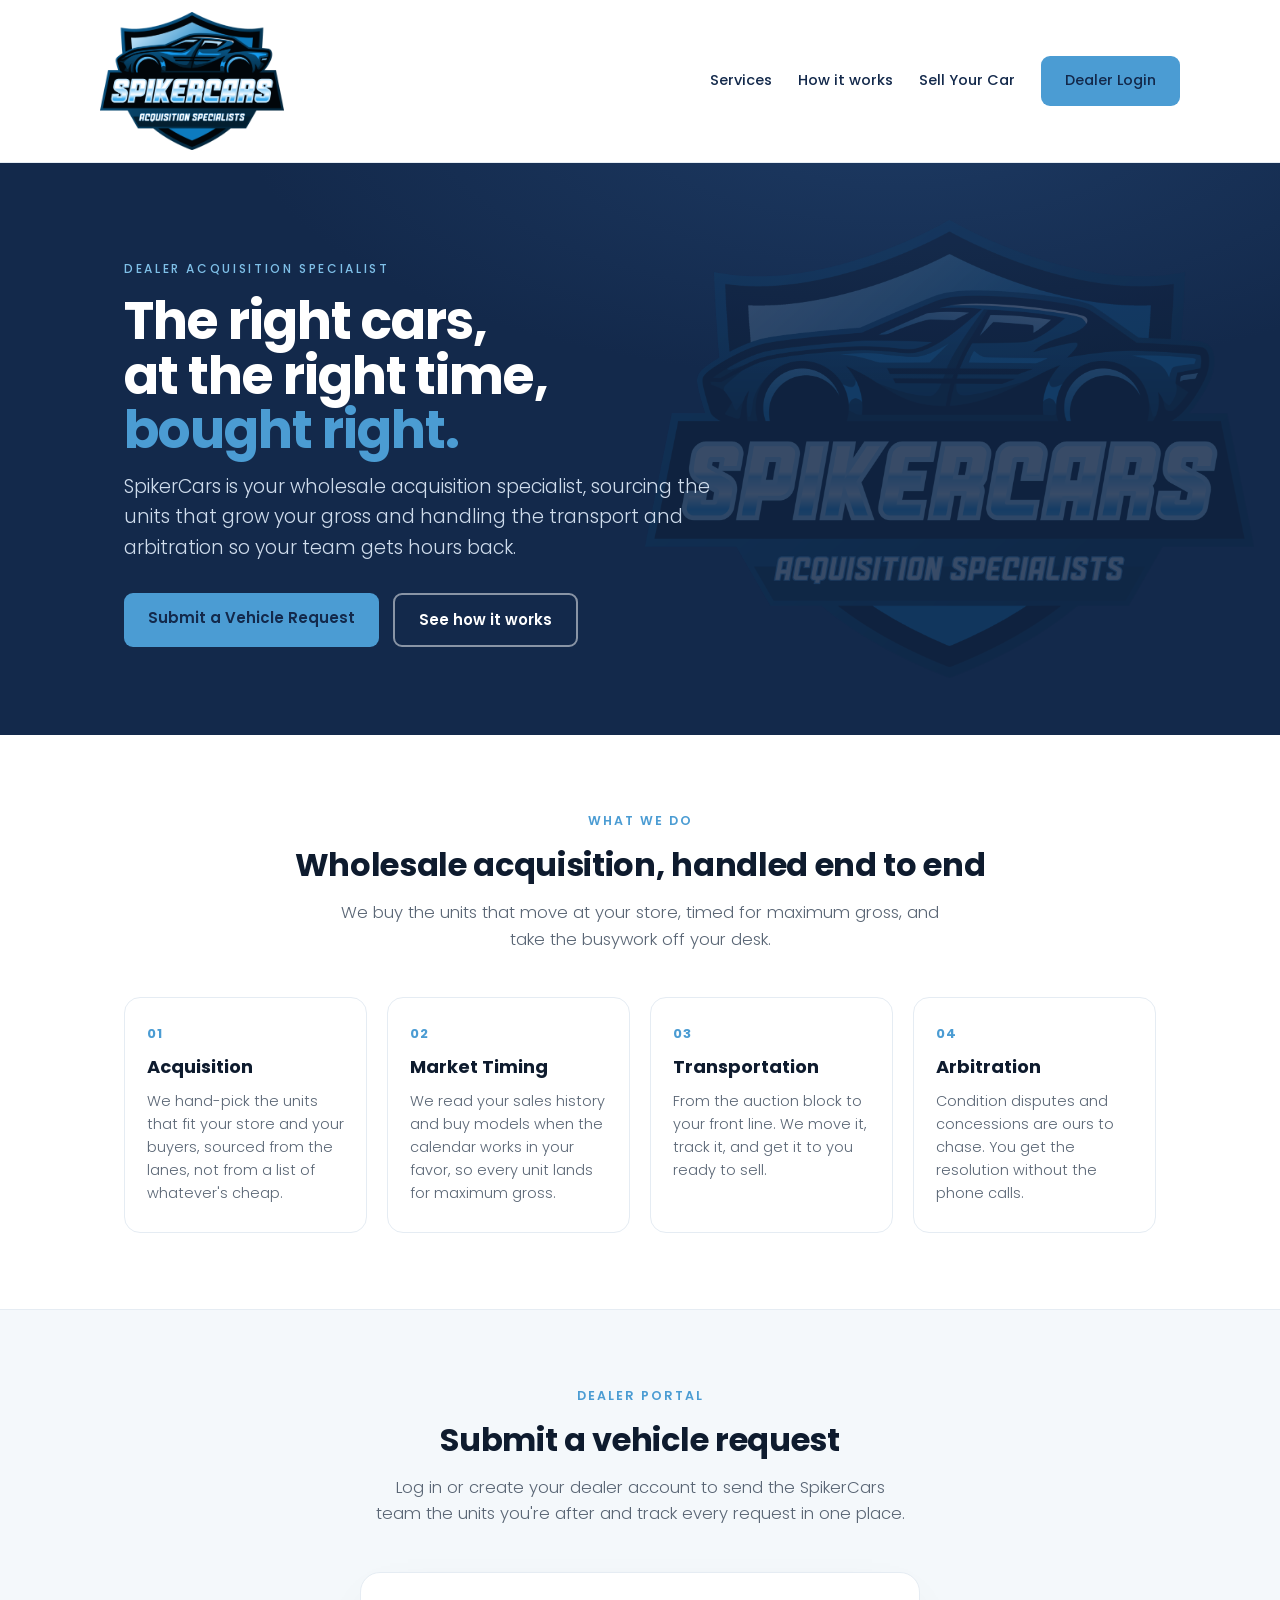
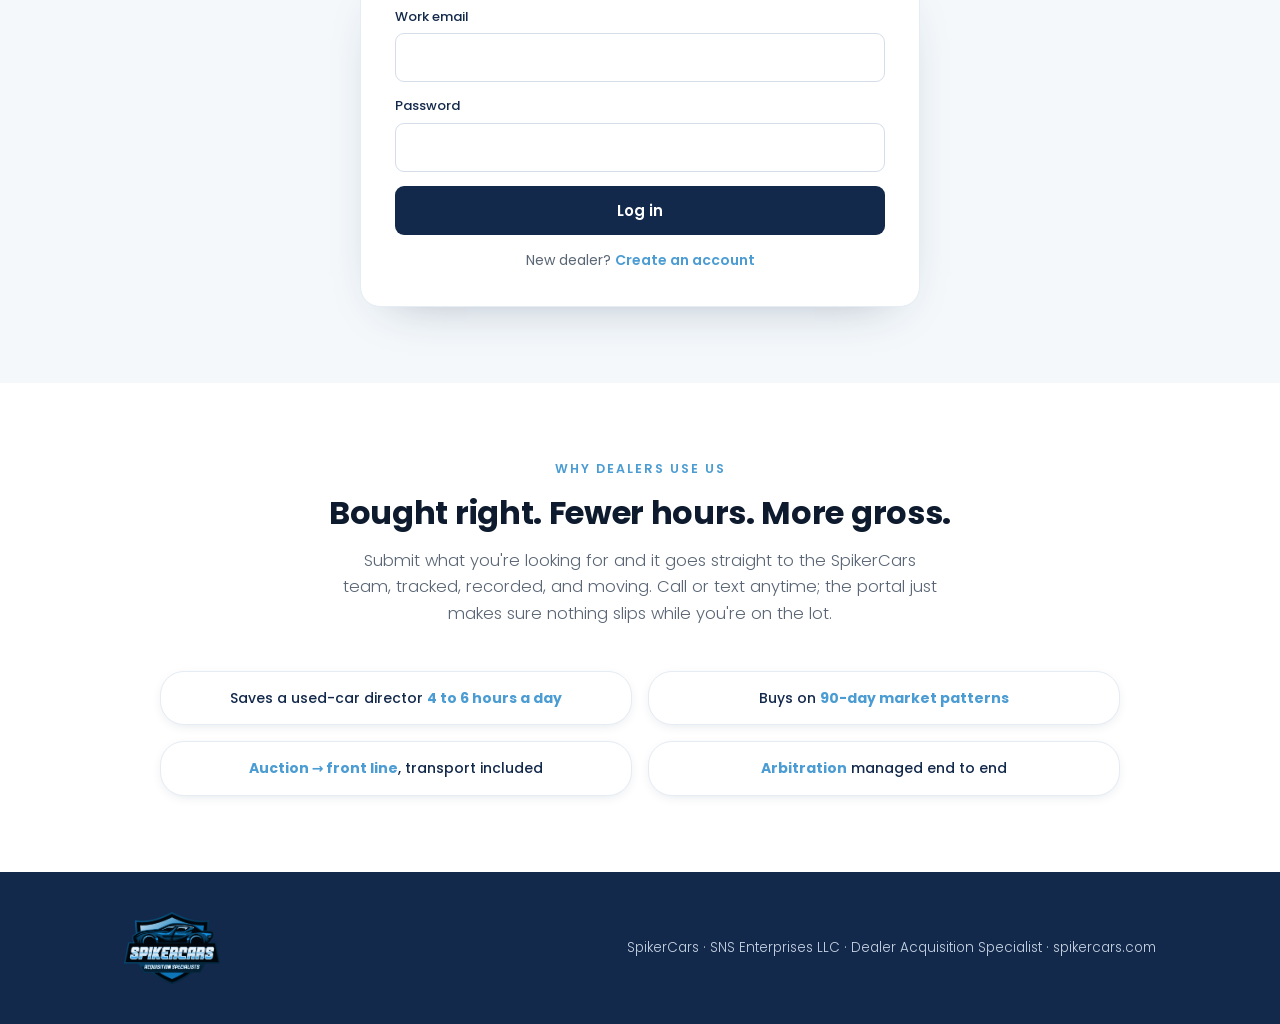
==== index.html @ 06094a0b "Consumer sell flow (VIN decode, replacement lead) + Sell Your Car nav" ====
<!DOCTYPE html>
<html lang="en">
<head>
<meta charset="utf-8">
<meta name="viewport" content="width=device-width, initial-scale=1">
<title>SpikerCars | Dealer Acquisition Specialist</title>
<meta name="description" content="SpikerCars is a wholesale vehicle acquisition specialist for car dealerships. The right cars, at the right time, bought right.">
<link rel="icon" href="spikercars-logo.png">
<link rel="preconnect" href="https://fonts.googleapis.com">
<link rel="preconnect" href="https://fonts.gstatic.com" crossorigin>
<link href="https://fonts.googleapis.com/css2?family=Poppins:ital,wght@0,300;0,400;0,500;0,600;0,700;1,700&display=swap" rel="stylesheet">
<style>
:root{
  --carolina:#4B9CD3; --sky:#7FC0E8; --pale:#DCEDF8;
  --navy:#13294B; --ink:#0E1B2E; --gold:#E7A83A;
  --paper:#F4F8FB; --line:#e5ecf3; --muted:#5a6675; --ok:#1f9d55; --err:#c0392b;
}
*{box-sizing:border-box}
html{scroll-behavior:smooth}
body{margin:0;font-family:'Poppins',system-ui,sans-serif;color:var(--ink);background:#fff;line-height:1.6;-webkit-font-smoothing:antialiased}
a{color:var(--carolina);text-decoration:none}
.wrap{max-width:1080px;margin:0 auto;padding:0 24px}
.btn{display:inline-block;font-weight:600;font-size:15px;padding:13px 24px;border-radius:9px;border:0;cursor:pointer;font-family:inherit;transition:.15s}
.btn-accent{background:var(--carolina);color:var(--navy)}
.btn-accent:hover{background:#63b0e0}
.btn-primary{background:var(--navy);color:#fff}
.btn-primary:hover{background:#1c3a5e}
.btn-ghost{background:transparent;color:#fff;border:2px solid rgba(255,255,255,.5)}
.btn-ghost:hover{border-color:#fff}
.btn-block{display:block;width:100%;text-align:center}
.btn[disabled]{opacity:.6;cursor:not-allowed}
/* header */
header.site{position:sticky;top:0;z-index:50;background:rgba(255,255,255,.92);backdrop-filter:blur(8px);border-bottom:1px solid var(--line)}
header.site .wrap{display:flex;align-items:center;justify-content:space-between;padding:12px 0}
header.site img{height:138px;width:auto;display:block}
.nav-links{display:flex;align-items:center;gap:26px}
.nav-links a{color:var(--navy);font-weight:500;font-size:14.5px}
.nav-links a.cta{color:var(--navy)}
@media(max-width:720px){.nav-links a:not(.cta){display:none}}
/* hero */
.hero{background:radial-gradient(1200px 500px at 70% -10%, #1d3a63 0%, var(--navy) 55%);color:#fff;padding:96px 0 88px;position:relative;overflow:hidden}
.hero .badge{font-weight:500;letter-spacing:.22em;text-transform:uppercase;font-size:12px;color:var(--sky)}
.hero h1{font-weight:700;font-size:52px;line-height:1.05;letter-spacing:-.02em;margin:16px 0 14px;max-width:14ch}
.hero h1 .c{color:var(--carolina)}
.hero p.lead{font-weight:300;font-size:19px;color:#cfdcec;max-width:56ch;margin:0 0 30px}
.hero .cta-row{display:flex;gap:14px;flex-wrap:wrap}
.hero .glow{position:absolute;height:80%;width:auto;top:10%;right:2%;opacity:.16;transform:none;pointer-events:none;z-index:0}
.hero .wrap{position:relative;z-index:1}
@media(max-width:720px){.hero h1{font-size:38px}.hero{padding:64px 0 56px}.hero .glow{height:auto;width:115%;top:50%;left:50%;right:auto;transform:translate(-50%,-50%);opacity:.07}header.site img{height:96px}}
/* sections */
section{padding:76px 0}
.eyebrow{font-weight:600;letter-spacing:.16em;text-transform:uppercase;font-size:12.5px;color:var(--carolina);text-align:center}
h2.sec{font-weight:700;font-size:32px;letter-spacing:-.01em;text-align:center;margin:8px 0 10px}
.sec-sub{text-align:center;color:var(--muted);font-weight:300;font-size:16.5px;max-width:60ch;margin:0 auto 44px}
.pillars{display:grid;grid-template-columns:repeat(4,1fr);gap:20px}
.pillar{border:1px solid var(--line);border-radius:16px;padding:26px 22px;background:#fff}
.pillar .pn{font-weight:700;color:var(--carolina);font-size:13px;letter-spacing:.08em}
.pillar h3{font-weight:700;font-size:18px;margin:8px 0 8px}
.pillar p{font-weight:300;font-size:14.5px;color:var(--muted);margin:0}
@media(max-width:860px){.pillars{grid-template-columns:1fr 1fr}}
@media(max-width:520px){.pillars{grid-template-columns:1fr}}
.proof{background:#fff}
.proof .row{display:grid;grid-template-columns:1fr 1fr;gap:16px;max-width:960px;margin:0 auto;align-items:center}
@media(max-width:560px){.proof .row{grid-template-columns:1fr}}
.chip{text-align:center;font-weight:500;font-size:14px;background:#fff;border:1px solid var(--line);border-radius:24px;padding:15px 22px;color:var(--navy);box-shadow:0 3px 14px -6px rgba(19,41,75,.2)}
.chip b{color:var(--carolina)}
/* portal */
#portal{background:var(--paper);border-top:1px solid var(--line)}
.portal-card{max-width:560px;margin:0 auto;background:#fff;border:1px solid var(--line);border-radius:20px;box-shadow:0 18px 50px -30px rgba(19,41,75,.4);padding:34px}
.portal-wide{max-width:920px}
.field{margin-bottom:14px}
.field label{display:block;font-weight:500;font-size:13px;color:var(--navy);margin-bottom:6px}
.field input,.field select,.field textarea{width:100%;font-family:inherit;font-size:15px;padding:12px 13px;border:1px solid #d5dee8;border-radius:9px;background:#fff;color:var(--ink)}
.field input:focus,.field select:focus,.field textarea:focus{outline:2px solid var(--carolina);border-color:var(--carolina)}
.grid2{display:grid;grid-template-columns:1fr 1fr;gap:14px}
.grid3{display:grid;grid-template-columns:1fr 1fr 1fr;gap:14px}
@media(max-width:560px){.grid2,.grid3{grid-template-columns:1fr}}
.muted{color:var(--muted);font-size:14px}
.switch{text-align:center;margin-top:14px;font-size:14px;color:var(--muted)}
.switch a{cursor:pointer;font-weight:600}
.msg{padding:11px 14px;border-radius:9px;font-size:14px;margin-bottom:14px;display:none}
.msg.ok{background:#e8f6ee;color:#186a3b;display:block}
.msg.err{background:#fdecea;color:#a5281b;display:block}
.hidden{display:none!important}
.portal-head{display:flex;align-items:center;justify-content:space-between;margin-bottom:8px;flex-wrap:wrap;gap:10px}
.portal-head h3{margin:0;font-weight:700;font-size:20px}
.rolechip{font-weight:600;font-size:11px;letter-spacing:.06em;text-transform:uppercase;padding:5px 11px;border-radius:20px;background:var(--pale);color:var(--navy)}
.rolechip.admin{background:var(--navy);color:#fff}
table.req{width:100%;border-collapse:collapse;margin-top:8px;font-size:14px}
table.req th{text-align:left;font-weight:600;font-size:12px;letter-spacing:.04em;text-transform:uppercase;color:var(--muted);padding:8px 10px;border-bottom:2px solid var(--line)}
table.req td{padding:10px;border-bottom:1px solid var(--line);vertical-align:top}
.status{font-weight:600;font-size:11px;letter-spacing:.04em;text-transform:uppercase;padding:3px 9px;border-radius:20px}
.status.new{background:#e6f0fa;color:#1c5a8f}
.status.sourcing{background:#fff3d6;color:#8a6100}
.status.fulfilled{background:#e8f6ee;color:#186a3b}
.status.closed{background:#eee;color:#555}
.empty{text-align:center;color:var(--muted);font-weight:300;padding:26px}
footer.site{background:var(--navy);color:#c7d4e4;padding:40px 0;font-weight:300;font-size:13.5px}
footer.site .wrap{display:flex;align-items:center;justify-content:space-between;flex-wrap:wrap;gap:12px}
footer.site img{height:72px;opacity:.95}
.spin{display:inline-block;width:16px;height:16px;border:2px solid rgba(255,255,255,.4);border-top-color:#fff;border-radius:50%;animation:sp .7s linear infinite;vertical-align:-3px;margin-right:6px}
@keyframes sp{to{transform:rotate(360deg)}}
/* orphan control + responsive alignment (mobile + tablet go left-aligned) */
.hero h1,h2.sec,#portal-sub{text-wrap:balance}
.hero p.lead,.sec-sub,.pillar p,.chip{text-wrap:pretty}
@media(max-width:1024px){
  .eyebrow{text-align:left}
  h2.sec{text-align:left}
  .sec-sub{text-align:left;max-width:none;margin-left:0;margin-right:0}
}
.btn-outline{background:#fff;color:var(--navy);border:1.5px solid var(--line)}
.btn-outline:hover{border-color:var(--carolina);color:var(--carolina)}
.form-actions{display:flex;gap:12px;flex-wrap:wrap;margin-top:8px}
.form-actions .btn{flex:1;min-width:190px}
#veh-list{margin:0 0 14px}
.veh-item{display:flex;align-items:center;justify-content:space-between;gap:10px;background:var(--paper);border:1px solid var(--line);border-radius:10px;padding:10px 14px;margin-bottom:8px}
.veh-item .vi-main{font-size:14px;color:var(--navy);font-weight:600}
.veh-item .vi-sub{font-size:12px;color:var(--muted);margin-top:2px}
.vi-qty{font-size:12px;font-weight:600;color:var(--navy);background:#DCEDF8;border-radius:20px;padding:4px 11px;margin-right:6px;white-space:nowrap}
.vi-rm{cursor:pointer;color:var(--muted);border:none;background:none;font-size:20px;line-height:1;padding:0 4px}
.vi-rm:hover{color:#c0392b}
.veh-summary{font-size:13px;color:var(--navy);font-weight:600;margin:2px 2px 0}
.vin-result{background:#DCEDF8;border-radius:10px;padding:12px 16px;margin:0 0 14px;font-size:15px;color:var(--navy)}
.radio-row{display:flex;gap:20px;flex-wrap:wrap;padding-top:6px}
.radio-row label{display:flex;align-items:center;gap:7px;font-size:14px;color:var(--navy);cursor:pointer;font-weight:500}
.statuschip{font-size:12px;font-weight:600;color:var(--navy);background:#DCEDF8;border-radius:20px;padding:4px 12px;text-transform:capitalize;white-space:nowrap}
.subhead{font-size:14px;font-weight:700;color:var(--navy);margin:10px 0 2px}
</style>
</head>
<body>

<header class="site"><div class="wrap">
  <a href="#top"><img src="spikercars-logo.png" alt="SpikerCars"></a>
  <nav class="nav-links">
    <a href="#services">Services</a>
    <a href="#how">How it works</a>
    <a href="#sell" id="nav-sell">Sell Your Car</a>
    <a class="cta btn btn-accent" href="#portal" id="nav-cta">Dealer Login</a>
  </nav>
</div></header>

<a id="top"></a>
<section class="hero" style="padding-top:96px">
  <img class="glow" src="spikercars-logo.png" alt="">
  <div class="wrap">
    <div class="badge">Dealer Acquisition Specialist</div>
    <h1>The right cars, at the right time, <span class="c">bought right.</span></h1>
    <p class="lead">SpikerCars is your wholesale acquisition specialist, sourcing the units that grow your gross and handling the transport and arbitration so your team gets hours back.</p>
    <div class="cta-row">
      <a class="btn btn-accent" href="#portal">Submit a Vehicle Request</a>
      <a class="btn btn-ghost" href="#how">See how it works</a>
    </div>
  </div>
</section>

<section id="services">
  <div class="wrap">
    <div class="eyebrow">What we do</div>
    <h2 class="sec">Wholesale acquisition, handled end to end</h2>
    <p class="sec-sub">We buy the units that move at your store, timed for maximum gross, and take the busywork off your desk.</p>
    <div class="pillars">
      <div class="pillar"><div class="pn">01</div><h3>Acquisition</h3><p>We hand-pick the units that fit your store and your buyers, sourced from the lanes, not from a list of whatever's cheap.</p></div>
      <div class="pillar"><div class="pn">02</div><h3>Market Timing</h3><p>We read your sales history and buy models when the calendar works in your favor, so every unit lands for maximum gross.</p></div>
      <div class="pillar"><div class="pn">03</div><h3>Transportation</h3><p>From the auction block to your front line. We move it, track it, and get it to you ready to sell.</p></div>
      <div class="pillar"><div class="pn">04</div><h3>Arbitration</h3><p>Condition disputes and concessions are ours to chase. You get the resolution without the phone calls.</p></div>
    </div>
  </div>
</section>

<section id="portal">
  <div class="wrap">
    <div class="eyebrow" id="portal-eyebrow">Dealer Portal</div>
    <h2 class="sec" id="portal-title">Submit a vehicle request</h2>
    <p class="sec-sub" id="portal-sub">Log in or create your dealer account to send the SpikerCars team the units you're after and track every request in one place.</p>

    <!-- AUTH (logged out) -->
    <div class="portal-card" id="auth-card">
      <div class="msg" id="auth-msg"></div>

      <!-- SIGN IN -->
      <form id="signin-form">
        <div class="field"><label>Work email</label><input type="email" id="si-email" autocomplete="email" required></div>
        <div class="field"><label>Password</label><input type="password" id="si-pass" autocomplete="current-password" required></div>
        <button class="btn btn-primary btn-block" type="submit" id="si-btn">Log in</button>
        <div class="switch">New dealer? <a id="to-signup">Create an account</a></div>
      </form>

      <!-- SIGN UP -->
      <form id="signup-form" class="hidden">
        <div class="grid2">
          <div class="field"><label>First name</label><input type="text" id="su-first" autocomplete="given-name" required></div>
          <div class="field"><label>Last name</label><input type="text" id="su-last" autocomplete="family-name"></div>
        </div>
        <div class="field" id="su-dealer-field"><label>Dealership</label><input type="text" id="su-dealer" required></div>
        <div class="grid2">
          <div class="field"><label>Email</label><input type="email" id="su-email" autocomplete="email" required></div>
          <div class="field"><label>Phone</label><input type="tel" id="su-phone" autocomplete="tel"></div>
        </div>
        <div class="field"><label>Password</label><input type="password" id="su-pass" autocomplete="new-password" minlength="8" required><div class="muted" style="margin-top:5px">At least 8 characters.</div></div>
        <button class="btn btn-primary btn-block" type="submit" id="su-btn">Create dealer account</button>
        <div class="switch">Already have an account? <a id="to-signin">Log in</a></div>
      </form>
    </div>

    <!-- APP (logged in) -->
    <div class="portal-card portal-wide hidden" id="app-card">
      <div class="portal-head">
        <div>
          <h3 id="hello">Welcome</h3>
          <div class="muted" id="hello-sub"></div>
        </div>
        <div style="display:flex;align-items:center;gap:12px">
          <span class="rolechip" id="role-chip">Dealer</span>
          <button class="btn btn-primary" id="logout-btn" style="padding:9px 16px;font-size:13px">Log out</button>
        </div>
      </div>

      <div class="msg" id="app-msg"></div>

      <!-- request form (dealers) -->
      <div id="request-form-wrap">
        <h3 style="font-size:16px;margin:18px 0 4px">Build your acquisition list</h3>
        <p class="muted" style="margin:0 0 14px">Add every vehicle you're looking for and set how many units of each, then send the whole list at once.</p>
        <div id="veh-list"></div>
        <form id="request-form">
          <div class="grid3">
            <div class="field"><label>Make</label><input type="text" id="r-make" placeholder="e.g. Jeep" required></div>
            <div class="field"><label>Model</label><input type="text" id="r-model" placeholder="e.g. Grand Cherokee"></div>
            <div class="field"><label>Trim</label><input type="text" id="r-trim" placeholder="e.g. Limited"></div>
          </div>
          <div class="grid3">
            <div class="field"><label>Year (from)</label><input type="number" id="r-ymin" min="1980" max="2100" placeholder="2020"></div>
            <div class="field"><label>Year (to)</label><input type="number" id="r-ymax" min="1980" max="2100" placeholder="2024"></div>
            <div class="field"><label>Max mileage</label><input type="number" id="r-miles" min="0" placeholder="60000"></div>
          </div>
          <div class="grid3">
            <div class="field"><label>Target budget ($)</label><input type="number" id="r-budget" min="0" step="100" placeholder="28000"></div>
            <div class="field"><label>Condition</label>
              <select id="r-condition">
                <option value="any">Any</option>
                <option value="clean">Clean title only</option>
                <option value="frontline">Front-line ready</option>
                <option value="rough">Rough / project OK</option>
              </select>
            </div>
            <div class="field"><label>Units</label><input type="number" id="r-qty" min="1" value="1"></div>
          </div>
          <div class="field"><label>Notes</label><textarea id="r-notes" rows="2" placeholder="Colors, packages, must-haves for this vehicle."></textarea></div>
          <div class="form-actions">
            <button class="btn btn-outline" type="button" id="add-veh-btn">+ Add another vehicle</button>
            <button class="btn btn-accent" type="submit" id="r-btn">Submit list to the SpikerCars team</button>
          </div>
        </form>
      </div>

      <!-- requests list (dealer/admin) -->
      <div style="margin-top:26px" id="req-list-wrap">
        <h3 style="font-size:16px;margin:0 0 6px" id="list-title">Your requests</h3>
        <div id="req-list"><div class="empty">Loading…</div></div>
      </div>

      <!-- consumer: sell your car (hidden unless consumer) -->
      <div id="consumer-wrap" class="hidden">
        <h3 style="font-size:16px;margin:18px 0 4px">Sell your car to SpikerCars</h3>
        <p class="muted" style="margin:0 0 14px">Enter your VIN and a few details. We'll review it and come back with a cash offer.</p>
        <form id="sell-form">
          <div class="grid2">
            <div class="field"><label>VIN</label><input type="text" id="s-vin" maxlength="17" placeholder="17-character VIN" autocomplete="off" required></div>
            <div class="field" style="display:flex;flex-direction:column;justify-content:flex-end"><button type="button" class="btn btn-outline btn-block" id="vin-lookup">Look up VIN</button></div>
          </div>
          <div id="vin-result" class="vin-result hidden"></div>
          <div class="grid3">
            <div class="field"><label>Mileage</label><input type="number" id="s-miles" min="0" placeholder="e.g. 48000" required></div>
            <div class="field"><label>Condition (1–10)</label>
              <select id="s-cond" required><option value="">Select…</option><option>1</option><option>2</option><option>3</option><option>4</option><option>5</option><option>6</option><option>7</option><option>8</option><option>9</option><option>10</option></select>
            </div>
            <div class="field"><label>Tires need replacing?</label><select id="s-tires"><option value="no">No</option><option value="yes">Yes</option></select></div>
          </div>
          <div class="grid3">
            <div class="field"><label>Windshield need replacing?</label><select id="s-wind"><option value="no">No</option><option value="yes">Yes</option></select></div>
            <div class="field" style="grid-column:span 2"><label>Are you replacing this car?</label>
              <div class="radio-row">
                <label><input type="radio" name="s-replace" value="no" checked> Just selling</label>
                <label><input type="radio" name="s-replace" value="yes"> Selling &amp; replacing</label>
              </div>
            </div>
          </div>
          <div id="replace-wrap" class="hidden">
            <div class="subhead">What are you looking to buy?</div>
            <p class="muted" style="margin:0 0 12px;font-size:12.5px">We'll pass this to the dealer buying your car so they can help you find it. SpikerCars won't source it directly.</p>
            <div class="grid2">
              <div class="field"><label>Make</label><input type="text" id="w-make" placeholder="e.g. Honda"></div>
              <div class="field"><label>Model</label><input type="text" id="w-model" placeholder="e.g. CR-V"></div>
            </div>
            <div class="grid3">
              <div class="field"><label>New or used</label><select id="w-cond"><option value="either">Either</option><option value="new">New</option><option value="used">Used</option></select></div>
              <div class="field"><label>Year (from)</label><input type="number" id="w-ymin" min="1990" max="2100" placeholder="2021"></div>
              <div class="field"><label>Year (to)</label><input type="number" id="w-ymax" min="1990" max="2100" placeholder="2024"></div>
            </div>
          </div>
          <button class="btn btn-accent btn-block" type="submit" id="s-btn" style="margin-top:6px">Submit my car</button>
        </form>
      </div>
      <div id="sell-list-wrap" class="hidden" style="margin-top:26px">
        <h3 style="font-size:16px;margin:0 0 6px">Your submissions</h3>
        <div id="sell-list"><div class="empty">Loading…</div></div>
      </div>
    </div>

  </div>
</section>

<section id="how" class="proof">
  <div class="wrap">
    <div class="eyebrow">Why dealers use us</div>
    <h2 class="sec">Bought right. Fewer hours. More gross.</h2>
    <p class="sec-sub">Submit what you're looking for and it goes straight to the SpikerCars team, tracked, recorded, and moving. Call or text anytime; the portal just makes sure nothing slips while you're on the lot.</p>
    <div class="row">
      <span class="chip">Saves a used-car director <b>4 to 6 hours a day</b></span>
      <span class="chip">Buys on <b>90-day market patterns</b></span>
      <span class="chip"><b>Auction → front line</b>, transport included</span>
      <span class="chip"><b>Arbitration</b> managed end to end</span>
    </div>
  </div>
</section>

<footer class="site"><div class="wrap">
  <img src="spikercars-logo.png" alt="SpikerCars">
  <div>SpikerCars · SNS Enterprises LLC · Dealer Acquisition Specialist · spikercars.com</div>
</div></footer>

<script type="module">
import { createClient } from 'https://esm.sh/@supabase/supabase-js@2';

const SUPABASE_URL = 'https://ihefyrwfgllieowplwok.supabase.co';
const SUPABASE_KEY = 'sb_publishable_d0yEM0iEhqBebg13XIZv1g_qm9jW2m9';
const sb = createClient(SUPABASE_URL, SUPABASE_KEY);

const $ = (id) => document.getElementById(id);
const authCard = $('auth-card'), appCard = $('app-card');
let profile = null;

function showMsg(el, text, kind){ el.className = 'msg ' + kind; el.textContent = text; }
function clearMsg(el){ el.className = 'msg'; el.textContent=''; }

// toggle sign in / sign up
$('to-signup').onclick = () => { $('signin-form').classList.add('hidden'); $('signup-form').classList.remove('hidden'); clearMsg($('auth-msg')); };
$('to-signin').onclick = () => { $('signup-form').classList.add('hidden'); $('signin-form').classList.remove('hidden'); clearMsg($('auth-msg')); };

// SIGN UP
$('signup-form').addEventListener('submit', async (e) => {
  e.preventDefault();
  const btn = $('su-btn'); btn.disabled = true; btn.innerHTML = '<span class="spin"></span>Creating…';
  clearMsg($('auth-msg'));
  const { data, error } = await sb.auth.signUp({
    email: $('su-email').value.trim(),
    password: $('su-pass').value,
    options: { data: {
      first_name: $('su-first').value.trim(),
      last_name: $('su-last').value.trim(),
      dealership: signupRole === 'consumer' ? '' : $('su-dealer').value.trim(),
      phone: $('su-phone').value.trim(),
      account_type: signupRole
    }}
  });
  btn.disabled = false; btn.textContent = signupRole === 'consumer' ? 'Create your account' : 'Create dealer account';
  if (error) { showMsg($('auth-msg'), error.message, 'err'); return; }
  if (!data.session) {
    showMsg($('auth-msg'), 'Account created. Check your email to confirm, then log in.', 'ok');
    $('to-signin').click();
  } else {
    await onSignedIn();
  }
});

// SIGN IN
$('signin-form').addEventListener('submit', async (e) => {
  e.preventDefault();
  const btn = $('si-btn'); btn.disabled = true; btn.innerHTML = '<span class="spin"></span>Logging in…';
  clearMsg($('auth-msg'));
  const { error } = await sb.auth.signInWithPassword({ email: $('si-email').value.trim(), password: $('si-pass').value });
  btn.disabled = false; btn.textContent = 'Log in';
  if (error) { showMsg($('auth-msg'), error.message, 'err'); return; }
  await onSignedIn();
});

// LOGOUT
$('logout-btn').onclick = async () => { await sb.auth.signOut(); location.hash = '#portal'; renderLoggedOut(); };

function renderLoggedOut(){
  authCard.classList.remove('hidden'); appCard.classList.add('hidden');
  $('nav-cta').textContent = 'Dealer Login';
  $('portal-title').textContent = 'Submit a vehicle request';
  $('portal-sub').textContent = 'Log in or create your dealer account to send the SpikerCars team the units you’re after and track every request in one place.';
}

async function onSignedIn(){
  const { data: { user } } = await sb.auth.getUser();
  if (!user) { renderLoggedOut(); return; }
  // load profile (role)
  const { data: prof } = await sb.from('profiles').select('first_name,last_name,dealership,role,email').eq('id', user.id).maybeSingle();
  profile = prof || { role:'dealer', email:user.email };
  authCard.classList.add('hidden'); appCard.classList.remove('hidden');
  $('nav-cta').textContent = 'My Portal';
  const role = profile.role;
  const isAdmin = role === 'admin', isConsumer = role === 'consumer';
  $('hello').textContent = 'Welcome' + (profile.first_name ? ', ' + profile.first_name : '');
  $('hello-sub').textContent = (profile.dealership ? profile.dealership + ' · ' : '') + (profile.email || user.email);
  $('role-chip').textContent = isAdmin ? 'Admin' : (isConsumer ? 'Seller' : 'Dealer');
  $('role-chip').className = 'rolechip' + (isAdmin ? ' admin' : '');
  $('request-form-wrap').classList.toggle('hidden', isAdmin || isConsumer);
  $('req-list-wrap').classList.toggle('hidden', isConsumer);
  $('consumer-wrap').classList.toggle('hidden', !isConsumer);
  $('sell-list-wrap').classList.toggle('hidden', !isConsumer);
  if (isConsumer){
    $('portal-eyebrow').textContent = 'Your Garage';
    $('portal-title').textContent = 'Sell your car to SpikerCars';
    $('portal-sub').textContent = 'Submit a car to sell and track your offers.';
    await loadSellSubmissions();
  } else {
    $('portal-eyebrow').textContent = 'Dealer Portal';
    $('portal-title').textContent = 'Dealer Portal';
    $('portal-sub').textContent = 'Send the SpikerCars team what you’re looking for and track your requests.';
    $('list-title').textContent = isAdmin ? 'All dealer requests' : 'Your requests';
    await loadRequests(isAdmin);
  }
}

// ----- Multi-vehicle acquisition list -----
let pendingVehicles = [];
const vNum = (v) => v === '' ? null : Number(v);

function readVehicleForm(){
  const make = $('r-make').value.trim();
  if (!make) return null;
  return {
    make,
    model: $('r-model').value.trim() || null,
    trim: $('r-trim').value.trim() || null,
    year_min: vNum($('r-ymin').value),
    year_max: vNum($('r-ymax').value),
    mileage_max: vNum($('r-miles').value),
    budget_max: vNum($('r-budget').value),
    condition: $('r-condition').value,
    quantity: vNum($('r-qty').value) || 1,
    notes: $('r-notes').value.trim() || null
  };
}
function clearVehicleForm(){
  ['r-make','r-model','r-trim','r-ymin','r-ymax','r-miles','r-budget','r-notes'].forEach(id => $(id).value = '');
  $('r-condition').value = 'any'; $('r-qty').value = 1; $('r-make').focus();
}
function vehLabel(v){
  return [ [v.year_min, v.year_max].filter(Boolean).join('-'), v.make, v.model, v.trim ].filter(Boolean).join(' ') || 'Any vehicle';
}
function renderVehicleList(){
  const el = $('veh-list');
  if (!pendingVehicles.length){ el.innerHTML = ''; return; }
  const totalUnits = pendingVehicles.reduce((n,v) => n + (v.quantity||1), 0);
  const items = pendingVehicles.map((v,i) => {
    const sub = [ v.mileage_max ? '≤ '+Number(v.mileage_max).toLocaleString()+' mi' : '', v.budget_max ? '$'+Number(v.budget_max).toLocaleString() : '', (v.condition && v.condition!=='any') ? v.condition : '' ].filter(Boolean).join(' · ');
    return `<div class="veh-item"><div><div class="vi-main">${escapeHtml(vehLabel(v))}</div>${sub ? '<div class="vi-sub">'+escapeHtml(sub)+'</div>' : ''}</div><div style="display:flex;align-items:center">
      <span class="vi-qty">${v.quantity} unit${v.quantity>1?'s':''}</span><button type="button" class="vi-rm" data-i="${i}" aria-label="Remove">×</button></div></div>`;
  }).join('');
  el.innerHTML = items + `<div class="veh-summary">${pendingVehicles.length} vehicle${pendingVehicles.length>1?'s':''} · ${totalUnits} total unit${totalUnits>1?'s':''} on this list</div>`;
  el.querySelectorAll('.vi-rm').forEach(b => b.onclick = () => { pendingVehicles.splice(Number(b.dataset.i),1); renderVehicleList(); });
}

$('add-veh-btn').addEventListener('click', () => {
  const v = readVehicleForm();
  if (!v){ showMsg($('app-msg'), 'Enter at least a make before adding a vehicle.', 'err'); return; }
  clearMsg($('app-msg'));
  pendingVehicles.push(v); renderVehicleList(); clearVehicleForm();
});

$('request-form').addEventListener('submit', async (e) => {
  e.preventDefault();
  const cur = readVehicleForm();
  const all = [...pendingVehicles];
  if (cur) all.push(cur);
  if (!all.length){ showMsg($('app-msg'), 'Add at least one vehicle to your list.', 'err'); return; }
  const btn = $('r-btn'); btn.disabled = true; btn.innerHTML = '<span class="spin"></span>Sending…';
  clearMsg($('app-msg'));
  const batch_id = crypto.randomUUID();
  const rows = all.map(v => ({ ...v, batch_id }));
  const { error } = await sb.from('vehicle_requests').insert(rows);
  btn.disabled = false; btn.textContent = 'Submit list to the SpikerCars team';
  if (error){ showMsg($('app-msg'), error.message, 'err'); return; }
  sb.functions.invoke('notify-new-request', { body: { batch_id } }).catch(()=>{});
  const totalUnits = all.reduce((n,v) => n + (v.quantity||1), 0);
  showMsg($('app-msg'), `List sent to the SpikerCars team — ${all.length} vehicle${all.length>1?'s':''}, ${totalUnits} total unit${totalUnits>1?'s':''}. We'll get on it.`, 'ok');
  pendingVehicles = []; renderVehicleList(); clearVehicleForm();
  await loadRequests(profile.role === 'admin');
});

// ----- Consumer mode + sell flow -----
let signupRole = 'dealer';
let decoded = {};
function setConsumerMode(on){
  signupRole = on ? 'consumer' : 'dealer';
  $('su-dealer-field').classList.toggle('hidden', on);
  $('su-dealer').required = !on;
  $('su-btn').textContent = on ? 'Create your account' : 'Create dealer account';
  $('to-signup').textContent = on ? 'Sign up to sell' : 'Create an account';
  if (on){
    $('portal-eyebrow').textContent = 'Sell Your Car';
    $('portal-title').textContent = 'Sell your car to SpikerCars';
    $('portal-sub').textContent = 'Create an account or log in to get a cash offer on your car.';
  }
}
function maybeConsumerHash(){
  if (location.hash === '#sell'){
    setConsumerMode(true);
    if (appCard.classList.contains('hidden')){ $('signin-form').classList.add('hidden'); $('signup-form').classList.remove('hidden'); }
    $('portal').scrollIntoView({ behavior:'smooth' });
  }
}
window.addEventListener('hashchange', maybeConsumerHash);

$('vin-lookup').addEventListener('click', async () => {
  const vin = $('s-vin').value.trim();
  if (vin.length < 11){ showMsg($('app-msg'), 'Enter a valid VIN (at least 11 characters).', 'err'); return; }
  clearMsg($('app-msg'));
  const btn = $('vin-lookup'); btn.disabled = true; btn.textContent = 'Looking up…';
  try {
    const r = await fetch(`https://vpic.nhtsa.dot.gov/api/vehicles/DecodeVinValues/${encodeURIComponent(vin)}?format=json`);
    const j = await r.json();
    const d = (j.Results && j.Results[0]) || {};
    decoded = { year: d.ModelYear || null, make: d.Make || null, model: d.Model || null, trim: d.Trim || null };
    const label = [decoded.year, decoded.make, decoded.model, decoded.trim].filter(Boolean).join(' ');
    $('vin-result').innerHTML = decoded.make ? ('<strong>' + escapeHtml(label) + '</strong>') : '<span class="muted">We couldn\'t decode that VIN — you can still submit and we\'ll verify it.</span>';
    $('vin-result').classList.remove('hidden');
  } catch (e) {
    $('vin-result').innerHTML = '<span class="muted">VIN lookup is unavailable right now — you can still submit.</span>';
    $('vin-result').classList.remove('hidden');
  }
  btn.disabled = false; btn.textContent = 'Look up VIN';
});

document.querySelectorAll('input[name="s-replace"]').forEach(r => r.addEventListener('change', () => {
  const yes = document.querySelector('input[name="s-replace"]:checked').value === 'yes';
  $('replace-wrap').classList.toggle('hidden', !yes);
}));

$('sell-form').addEventListener('submit', async (e) => {
  e.preventDefault();
  const cond = $('s-cond').value;
  if (!cond){ showMsg($('app-msg'), 'Please rate the condition from 1 to 10.', 'err'); return; }
  const btn = $('s-btn'); btn.disabled = true; btn.innerHTML = '<span class="spin"></span>Submitting…';
  clearMsg($('app-msg'));
  const wantsReplace = document.querySelector('input[name="s-replace"]:checked').value === 'yes';
  const row = {
    vin: $('s-vin').value.trim(),
    year: decoded.year ? Number(decoded.year) : null,
    make: decoded.make || null, model: decoded.model || null, trim: decoded.trim || null,
    mileage: vNum($('s-miles').value),
    condition_score: Number(cond),
    tires_replace: $('s-tires').value === 'yes',
    windshield_replace: $('s-wind').value === 'yes',
    wants_replacement: wantsReplace,
    want_make: wantsReplace ? ($('w-make').value.trim() || null) : null,
    want_model: wantsReplace ? ($('w-model').value.trim() || null) : null,
    want_condition: wantsReplace ? $('w-cond').value : null,
    want_year_min: wantsReplace ? vNum($('w-ymin').value) : null,
    want_year_max: wantsReplace ? vNum($('w-ymax').value) : null
  };
  const { data: inserted, error } = await sb.from('sell_submissions').insert(row).select('id').single();
  btn.disabled = false; btn.textContent = 'Submit my car';
  if (error){ showMsg($('app-msg'), error.message, 'err'); return; }
  if (inserted) sb.functions.invoke('notify-sell', { body: { record_id: inserted.id } }).catch(()=>{});
  showMsg($('app-msg'), 'Thanks! Your car is in. We\'ll review it and get back to you with an offer.', 'ok');
  $('sell-form').reset(); $('vin-result').classList.add('hidden'); $('replace-wrap').classList.add('hidden'); decoded = {};
  await loadSellSubmissions();
});

async function loadSellSubmissions(){
  const el = $('sell-list');
  const { data, error } = await sb.from('sell_submissions').select('*').order('created_at', { ascending:false });
  if (error){ el.innerHTML = '<div class="empty">Could not load: ' + escapeHtml(error.message) + '</div>'; return; }
  if (!data || !data.length){ el.innerHTML = '<div class="empty">No cars submitted yet.</div>'; return; }
  el.innerHTML = data.map(s => {
    const label = [s.year, s.make, s.model, s.trim].filter(Boolean).join(' ') || s.vin || 'Vehicle';
    const status = (s.status || 'received').replace(/_/g, ' ');
    const sub = [ s.mileage ? Number(s.mileage).toLocaleString() + ' mi' : '', s.condition_score ? 'Condition ' + s.condition_score + '/10' : '' ].filter(Boolean).join(' · ');
    return `<div class="veh-item"><div><div class="vi-main">${escapeHtml(label)}</div>${sub ? '<div class="vi-sub">' + escapeHtml(sub) + '</div>' : ''}</div><span class="statuschip">${escapeHtml(status)}</span></div>`;
  }).join('');
}

// LOAD REQUESTS
async function loadRequests(isAdmin){
  const el = $('req-list');
  let q = sb.from('vehicle_requests').select('*').order('created_at', { ascending:false });
  const { data, error } = await q;
  if (error) { el.innerHTML = '<div class="empty">Could not load requests: ' + error.message + '</div>'; return; }
  if (!data || !data.length) { el.innerHTML = '<div class="empty">No requests yet.</div>'; return; }
  const money = (v) => v == null ? '' : '$' + Number(v).toLocaleString();
  const yr = (r) => [r.year_min, r.year_max].filter(Boolean).join('-');
  const veh = (r) => [yr(r), r.make, r.model, r.trim].filter(Boolean).join(' ');
  const rows = data.map(r => `<tr>
    <td><b>${veh(r) || 'Any vehicle'}</b>${r.notes ? '<div class="muted">'+escapeHtml(r.notes)+'</div>' : ''}</td>
    <td>${r.mileage_max ? '≤ '+Number(r.mileage_max).toLocaleString()+' mi' : ''}</td>
    <td>${money(r.budget_max)}</td>
    <td>${r.quantity}</td>
    <td><span class="status ${r.status}">${r.status}</span></td>
    <td class="muted">${new Date(r.created_at).toLocaleDateString()}</td>
  </tr>`).join('');
  el.innerHTML = `<table class="req"><thead><tr>
    <th>Vehicle</th><th>Max miles</th><th>Budget</th><th>Qty</th><th>Status</th><th>Requested</th>
  </tr></thead><tbody>${rows}</tbody></table>`;
}

function escapeHtml(s){ return s.replace(/[&<>"']/g, c => ({'&':'&amp;','<':'&lt;','>':'&gt;','"':'&quot;',"'":'&#39;'}[c])); }

// init
(async () => {
  const { data: { session } } = await sb.auth.getSession();
  if (session) await onSignedIn(); else renderLoggedOut();
  maybeConsumerHash();
})();
</script>
</body>
</html>
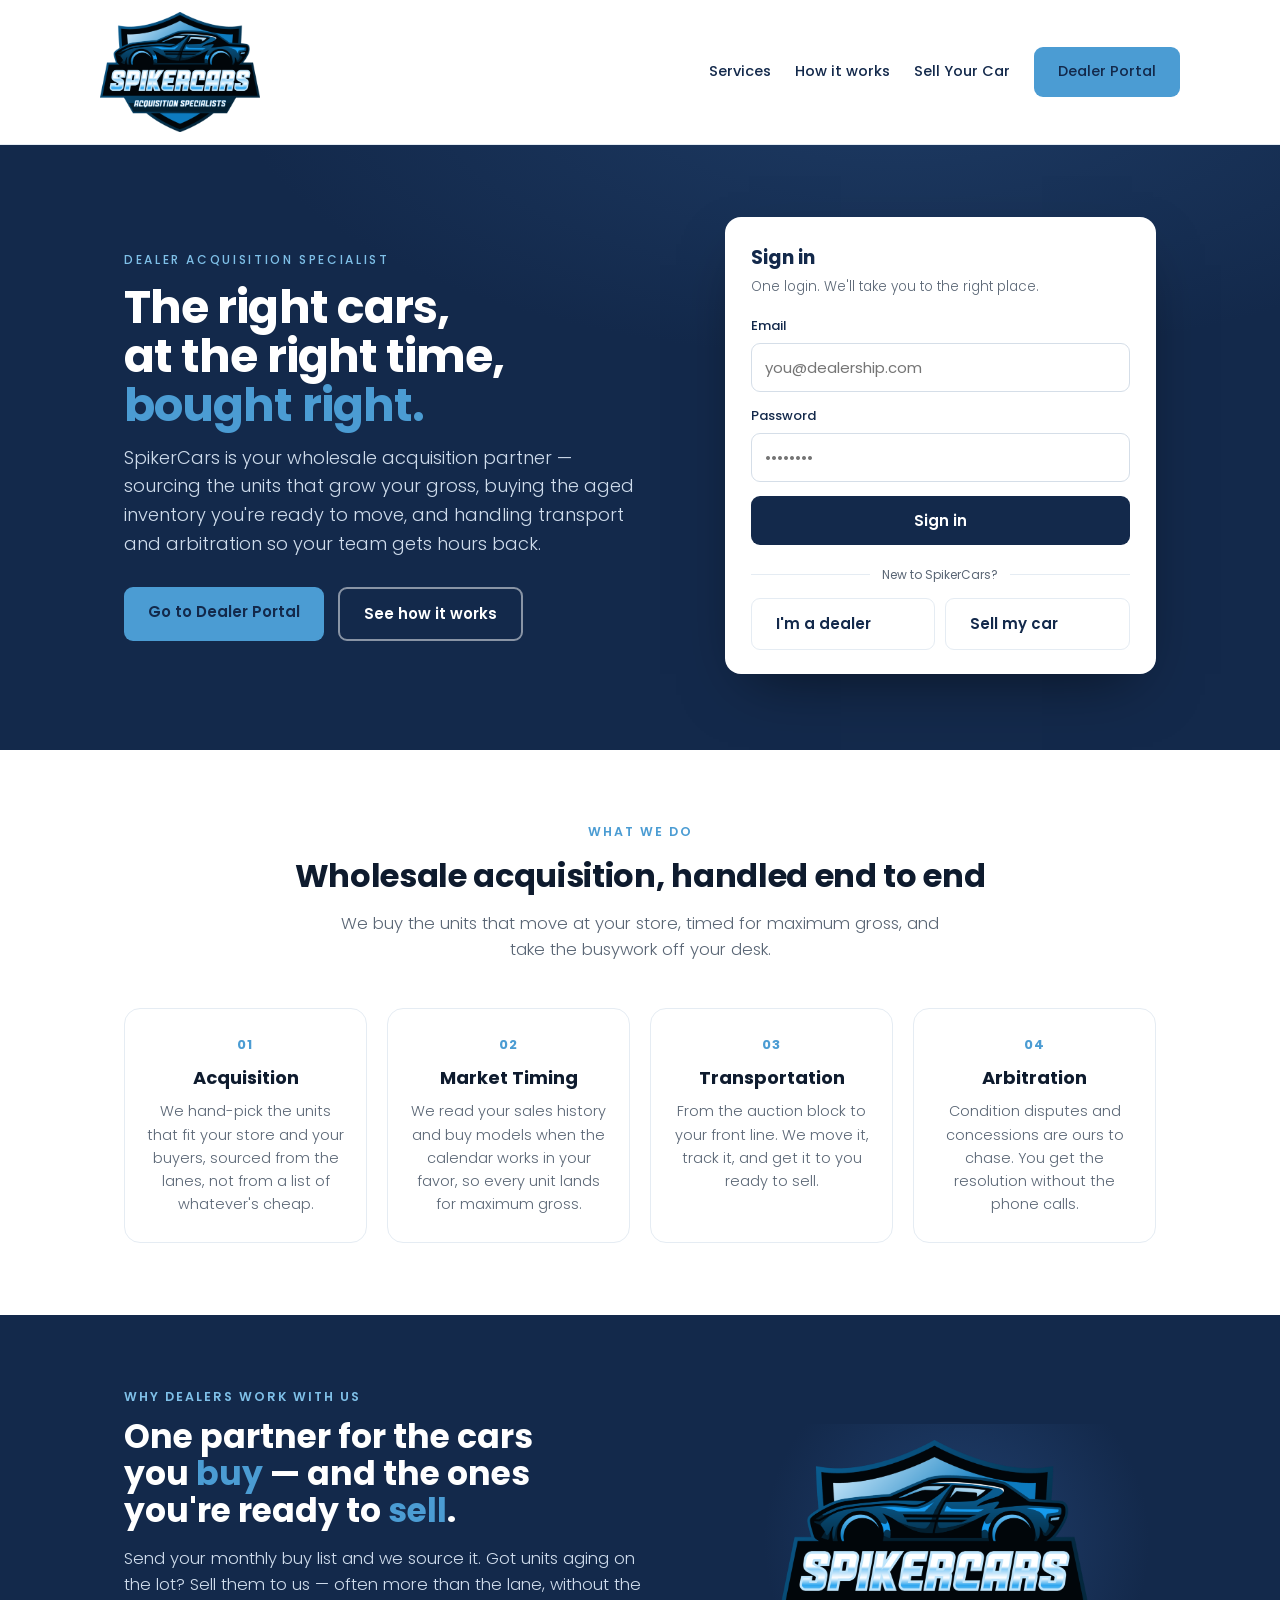
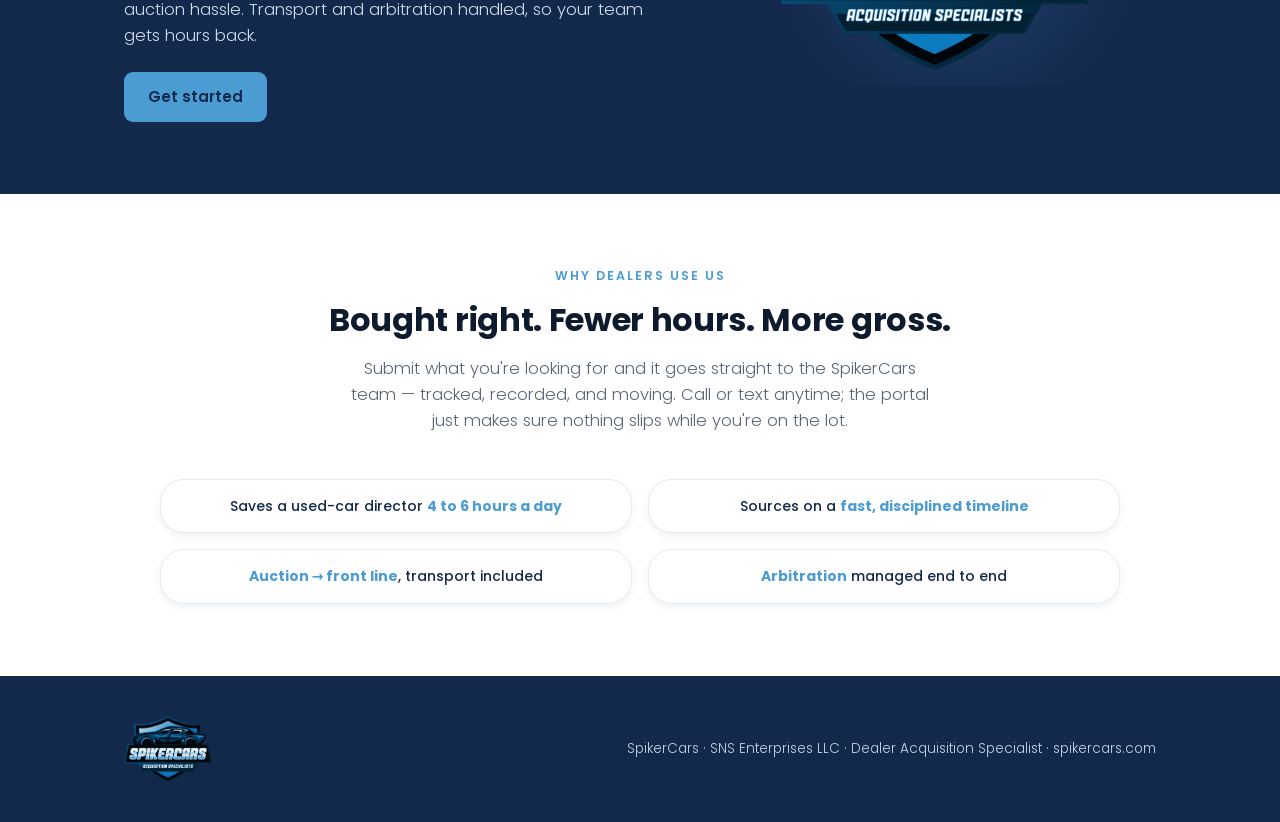
==== commit 42140cc3: "Multi-page rebuild: home hero login + role routing, dealer Buy/Sell/Activity tabs, consumer seller p" ====
--- a/index.html
+++ b/index.html
@@ -9,151 +9,59 @@
 <link rel="preconnect" href="https://fonts.googleapis.com">
 <link rel="preconnect" href="https://fonts.gstatic.com" crossorigin>
 <link href="https://fonts.googleapis.com/css2?family=Poppins:ital,wght@0,300;0,400;0,500;0,600;0,700;1,700&display=swap" rel="stylesheet">
-<style>
-:root{
-  --carolina:#4B9CD3; --sky:#7FC0E8; --pale:#DCEDF8;
-  --navy:#13294B; --ink:#0E1B2E; --gold:#E7A83A;
-  --paper:#F4F8FB; --line:#e5ecf3; --muted:#5a6675; --ok:#1f9d55; --err:#c0392b;
-}
-*{box-sizing:border-box}
-html{scroll-behavior:smooth}
-body{margin:0;font-family:'Poppins',system-ui,sans-serif;color:var(--ink);background:#fff;line-height:1.6;-webkit-font-smoothing:antialiased}
-a{color:var(--carolina);text-decoration:none}
-.wrap{max-width:1080px;margin:0 auto;padding:0 24px}
-.btn{display:inline-block;font-weight:600;font-size:15px;padding:13px 24px;border-radius:9px;border:0;cursor:pointer;font-family:inherit;transition:.15s}
-.btn-accent{background:var(--carolina);color:var(--navy)}
-.btn-accent:hover{background:#63b0e0}
-.btn-primary{background:var(--navy);color:#fff}
-.btn-primary:hover{background:#1c3a5e}
-.btn-ghost{background:transparent;color:#fff;border:2px solid rgba(255,255,255,.5)}
-.btn-ghost:hover{border-color:#fff}
-.btn-block{display:block;width:100%;text-align:center}
-.btn[disabled]{opacity:.6;cursor:not-allowed}
-/* header */
-header.site{position:sticky;top:0;z-index:50;background:rgba(255,255,255,.92);backdrop-filter:blur(8px);border-bottom:1px solid var(--line)}
-header.site .wrap{display:flex;align-items:center;justify-content:space-between;padding:12px 0}
-header.site img{height:138px;width:auto;display:block}
-.nav-links{display:flex;align-items:center;gap:26px}
-.nav-links a{color:var(--navy);font-weight:500;font-size:14.5px}
-.nav-links a.cta{color:var(--navy)}
-@media(max-width:720px){.nav-links a:not(.cta){display:none}}
-/* hero */
-.hero{background:radial-gradient(1200px 500px at 70% -10%, #1d3a63 0%, var(--navy) 55%);color:#fff;padding:96px 0 88px;position:relative;overflow:hidden}
-.hero .badge{font-weight:500;letter-spacing:.22em;text-transform:uppercase;font-size:12px;color:var(--sky)}
-.hero h1{font-weight:700;font-size:52px;line-height:1.05;letter-spacing:-.02em;margin:16px 0 14px;max-width:14ch}
-.hero h1 .c{color:var(--carolina)}
-.hero p.lead{font-weight:300;font-size:19px;color:#cfdcec;max-width:56ch;margin:0 0 30px}
-.hero .cta-row{display:flex;gap:14px;flex-wrap:wrap}
-.hero .glow{position:absolute;height:80%;width:auto;top:10%;right:2%;opacity:.16;transform:none;pointer-events:none;z-index:0}
-.hero .wrap{position:relative;z-index:1}
-@media(max-width:720px){.hero h1{font-size:38px}.hero{padding:64px 0 56px}.hero .glow{height:auto;width:115%;top:50%;left:50%;right:auto;transform:translate(-50%,-50%);opacity:.07}header.site img{height:96px}}
-/* sections */
-section{padding:76px 0}
-.eyebrow{font-weight:600;letter-spacing:.16em;text-transform:uppercase;font-size:12.5px;color:var(--carolina);text-align:center}
-h2.sec{font-weight:700;font-size:32px;letter-spacing:-.01em;text-align:center;margin:8px 0 10px}
-.sec-sub{text-align:center;color:var(--muted);font-weight:300;font-size:16.5px;max-width:60ch;margin:0 auto 44px}
-.pillars{display:grid;grid-template-columns:repeat(4,1fr);gap:20px}
-.pillar{border:1px solid var(--line);border-radius:16px;padding:26px 22px;background:#fff}
-.pillar .pn{font-weight:700;color:var(--carolina);font-size:13px;letter-spacing:.08em}
-.pillar h3{font-weight:700;font-size:18px;margin:8px 0 8px}
-.pillar p{font-weight:300;font-size:14.5px;color:var(--muted);margin:0}
-@media(max-width:860px){.pillars{grid-template-columns:1fr 1fr}}
-@media(max-width:520px){.pillars{grid-template-columns:1fr}}
-.proof{background:#fff}
-.proof .row{display:grid;grid-template-columns:1fr 1fr;gap:16px;max-width:960px;margin:0 auto;align-items:center}
-@media(max-width:560px){.proof .row{grid-template-columns:1fr}}
-.chip{text-align:center;font-weight:500;font-size:14px;background:#fff;border:1px solid var(--line);border-radius:24px;padding:15px 22px;color:var(--navy);box-shadow:0 3px 14px -6px rgba(19,41,75,.2)}
-.chip b{color:var(--carolina)}
-/* portal */
-#portal{background:var(--paper);border-top:1px solid var(--line)}
-.portal-card{max-width:560px;margin:0 auto;background:#fff;border:1px solid var(--line);border-radius:20px;box-shadow:0 18px 50px -30px rgba(19,41,75,.4);padding:34px}
-.portal-wide{max-width:920px}
-.field{margin-bottom:14px}
-.field label{display:block;font-weight:500;font-size:13px;color:var(--navy);margin-bottom:6px}
-.field input,.field select,.field textarea{width:100%;font-family:inherit;font-size:15px;padding:12px 13px;border:1px solid #d5dee8;border-radius:9px;background:#fff;color:var(--ink)}
-.field input:focus,.field select:focus,.field textarea:focus{outline:2px solid var(--carolina);border-color:var(--carolina)}
-.grid2{display:grid;grid-template-columns:1fr 1fr;gap:14px}
-.grid3{display:grid;grid-template-columns:1fr 1fr 1fr;gap:14px}
-@media(max-width:560px){.grid2,.grid3{grid-template-columns:1fr}}
-.muted{color:var(--muted);font-size:14px}
-.switch{text-align:center;margin-top:14px;font-size:14px;color:var(--muted)}
-.switch a{cursor:pointer;font-weight:600}
-.msg{padding:11px 14px;border-radius:9px;font-size:14px;margin-bottom:14px;display:none}
-.msg.ok{background:#e8f6ee;color:#186a3b;display:block}
-.msg.err{background:#fdecea;color:#a5281b;display:block}
-.hidden{display:none!important}
-.portal-head{display:flex;align-items:center;justify-content:space-between;margin-bottom:8px;flex-wrap:wrap;gap:10px}
-.portal-head h3{margin:0;font-weight:700;font-size:20px}
-.rolechip{font-weight:600;font-size:11px;letter-spacing:.06em;text-transform:uppercase;padding:5px 11px;border-radius:20px;background:var(--pale);color:var(--navy)}
-.rolechip.admin{background:var(--navy);color:#fff}
-table.req{width:100%;border-collapse:collapse;margin-top:8px;font-size:14px}
-table.req th{text-align:left;font-weight:600;font-size:12px;letter-spacing:.04em;text-transform:uppercase;color:var(--muted);padding:8px 10px;border-bottom:2px solid var(--line)}
-table.req td{padding:10px;border-bottom:1px solid var(--line);vertical-align:top}
-.status{font-weight:600;font-size:11px;letter-spacing:.04em;text-transform:uppercase;padding:3px 9px;border-radius:20px}
-.status.new{background:#e6f0fa;color:#1c5a8f}
-.status.sourcing{background:#fff3d6;color:#8a6100}
-.status.fulfilled{background:#e8f6ee;color:#186a3b}
-.status.closed{background:#eee;color:#555}
-.empty{text-align:center;color:var(--muted);font-weight:300;padding:26px}
-footer.site{background:var(--navy);color:#c7d4e4;padding:40px 0;font-weight:300;font-size:13.5px}
-footer.site .wrap{display:flex;align-items:center;justify-content:space-between;flex-wrap:wrap;gap:12px}
-footer.site img{height:72px;opacity:.95}
-.spin{display:inline-block;width:16px;height:16px;border:2px solid rgba(255,255,255,.4);border-top-color:#fff;border-radius:50%;animation:sp .7s linear infinite;vertical-align:-3px;margin-right:6px}
-@keyframes sp{to{transform:rotate(360deg)}}
-/* orphan control + responsive alignment (mobile + tablet go left-aligned) */
-.hero h1,h2.sec,#portal-sub{text-wrap:balance}
-.hero p.lead,.sec-sub,.pillar p,.chip{text-wrap:pretty}
-@media(max-width:1024px){
-  .eyebrow{text-align:left}
-  h2.sec{text-align:left}
-  .sec-sub{text-align:left;max-width:none;margin-left:0;margin-right:0}
-}
-.btn-outline{background:#fff;color:var(--navy);border:1.5px solid var(--line)}
-.btn-outline:hover{border-color:var(--carolina);color:var(--carolina)}
-.form-actions{display:flex;gap:12px;flex-wrap:wrap;margin-top:8px}
-.form-actions .btn{flex:1;min-width:190px}
-#veh-list{margin:0 0 14px}
-.veh-item{display:flex;align-items:center;justify-content:space-between;gap:10px;background:var(--paper);border:1px solid var(--line);border-radius:10px;padding:10px 14px;margin-bottom:8px}
-.veh-item .vi-main{font-size:14px;color:var(--navy);font-weight:600}
-.veh-item .vi-sub{font-size:12px;color:var(--muted);margin-top:2px}
-.vi-qty{font-size:12px;font-weight:600;color:var(--navy);background:#DCEDF8;border-radius:20px;padding:4px 11px;margin-right:6px;white-space:nowrap}
-.vi-rm{cursor:pointer;color:var(--muted);border:none;background:none;font-size:20px;line-height:1;padding:0 4px}
-.vi-rm:hover{color:#c0392b}
-.veh-summary{font-size:13px;color:var(--navy);font-weight:600;margin:2px 2px 0}
-.vin-result{background:#DCEDF8;border-radius:10px;padding:12px 16px;margin:0 0 14px;font-size:15px;color:var(--navy)}
-.radio-row{display:flex;gap:20px;flex-wrap:wrap;padding-top:6px}
-.radio-row label{display:flex;align-items:center;gap:7px;font-size:14px;color:var(--navy);cursor:pointer;font-weight:500}
-.statuschip{font-size:12px;font-weight:600;color:var(--navy);background:#DCEDF8;border-radius:20px;padding:4px 12px;text-transform:capitalize;white-space:nowrap}
-.subhead{font-size:14px;font-weight:700;color:var(--navy);margin:10px 0 2px}
-</style>
+<link rel="stylesheet" href="styles.css">
 </head>
 <body>
 
 <header class="site"><div class="wrap">
-  <a href="#top"><img src="spikercars-logo.png" alt="SpikerCars"></a>
+  <a href="index.html"><img src="spikercars-logo.png" alt="SpikerCars"></a>
   <nav class="nav-links">
     <a href="#services">Services</a>
     <a href="#how">How it works</a>
-    <a href="#sell" id="nav-sell">Sell Your Car</a>
-    <a class="cta btn btn-accent" href="#portal" id="nav-cta">Dealer Login</a>
+    <a href="sell.html">Sell Your Car</a>
+    <a class="cta btn btn-accent" href="dealer.html">Dealer Portal</a>
   </nav>
 </div></header>
 
-<a id="top"></a>
-<section class="hero" style="padding-top:96px">
-  <img class="glow" src="spikercars-logo.png" alt="">
+<section class="hero">
   <div class="wrap">
-    <div class="badge">Dealer Acquisition Specialist</div>
-    <h1>The right cars, at the right time, <span class="c">bought right.</span></h1>
-    <p class="lead">SpikerCars is your wholesale acquisition specialist, sourcing the units that grow your gross and handling the transport and arbitration so your team gets hours back.</p>
-    <div class="cta-row">
-      <a class="btn btn-accent" href="#portal">Submit a Vehicle Request</a>
-      <a class="btn btn-ghost" href="#how">See how it works</a>
+    <div>
+      <div class="badge">Dealer Acquisition Specialist</div>
+      <h1 class="text-wrap-balance">The right cars, at the right time, <span class="c">bought right.</span></h1>
+      <p class="lead">SpikerCars is your wholesale acquisition partner — sourcing the units that grow your gross, buying the aged inventory you're ready to move, and handling transport and arbitration so your team gets hours back.</p>
+      <div class="cta-row">
+        <a class="btn btn-accent" href="dealer.html">Go to Dealer Portal</a>
+        <a class="btn btn-ghost" href="#how">See how it works</a>
+      </div>
+    </div>
+
+    <div class="authcard" id="auth-card">
+      <div id="signed-out">
+        <h3>Sign in</h3>
+        <div class="sub">One login. We'll take you to the right place.</div>
+        <div class="msg" id="hero-msg"></div>
+        <form id="signin-form">
+          <div class="field"><label>Email</label><input type="email" id="si-email" autocomplete="email" placeholder="you@dealership.com" required></div>
+          <div class="field"><label>Password</label><input type="password" id="si-pass" autocomplete="current-password" placeholder="••••••••" required></div>
+          <button class="btn btn-primary btn-block" type="submit" id="si-btn">Sign in</button>
+        </form>
+        <div class="divider">New to SpikerCars?</div>
+        <div class="newrow">
+          <a class="btn btn-outline" href="dealer.html#signup">I'm a dealer</a>
+          <a class="btn btn-outline" href="sell.html#signup">Sell my car</a>
+        </div>
+      </div>
+      <div id="signed-in" class="hidden">
+        <h3 id="si-hello">Welcome back</h3>
+        <div class="sub" id="si-hello-sub">You're signed in.</div>
+        <a class="btn btn-primary btn-block" id="go-portal" href="dealer.html">Go to my portal</a>
+        <div class="switch"><a id="hero-logout">Log out</a></div>
+      </div>
     </div>
   </div>
 </section>
 
-<section id="services">
+<section id="services" class="section-center">
   <div class="wrap">
     <div class="eyebrow">What we do</div>
     <h2 class="sec">Wholesale acquisition, handled end to end</h2>
@@ -167,157 +75,26 @@
   </div>
 </section>
 
-<section id="portal">
+<section class="feature">
   <div class="wrap">
-    <div class="eyebrow" id="portal-eyebrow">Dealer Portal</div>
-    <h2 class="sec" id="portal-title">Submit a vehicle request</h2>
-    <p class="sec-sub" id="portal-sub">Log in or create your dealer account to send the SpikerCars team the units you're after and track every request in one place.</p>
-
-    <!-- AUTH (logged out) -->
-    <div class="portal-card" id="auth-card">
-      <div class="msg" id="auth-msg"></div>
-
-      <!-- SIGN IN -->
-      <form id="signin-form">
-        <div class="field"><label>Work email</label><input type="email" id="si-email" autocomplete="email" required></div>
-        <div class="field"><label>Password</label><input type="password" id="si-pass" autocomplete="current-password" required></div>
-        <button class="btn btn-primary btn-block" type="submit" id="si-btn">Log in</button>
-        <div class="switch">New dealer? <a id="to-signup">Create an account</a></div>
-      </form>
-
-      <!-- SIGN UP -->
-      <form id="signup-form" class="hidden">
-        <div class="grid2">
-          <div class="field"><label>First name</label><input type="text" id="su-first" autocomplete="given-name" required></div>
-          <div class="field"><label>Last name</label><input type="text" id="su-last" autocomplete="family-name"></div>
-        </div>
-        <div class="field" id="su-dealer-field"><label>Dealership</label><input type="text" id="su-dealer" required></div>
-        <div class="grid2">
-          <div class="field"><label>Email</label><input type="email" id="su-email" autocomplete="email" required></div>
-          <div class="field"><label>Phone</label><input type="tel" id="su-phone" autocomplete="tel"></div>
-        </div>
-        <div class="field"><label>Password</label><input type="password" id="su-pass" autocomplete="new-password" minlength="8" required><div class="muted" style="margin-top:5px">At least 8 characters.</div></div>
-        <button class="btn btn-primary btn-block" type="submit" id="su-btn">Create dealer account</button>
-        <div class="switch">Already have an account? <a id="to-signin">Log in</a></div>
-      </form>
+    <div>
+      <div class="eyebrow">Why dealers work with us</div>
+      <h2 class="text-wrap-balance">One partner for the cars you <span class="c">buy</span> — and the ones you're ready to <span class="c">sell</span>.</h2>
+      <p>Send your monthly buy list and we source it. Got units aging on the lot? Sell them to us — often more than the lane, without the auction hassle. Transport and arbitration handled, so your team gets hours back.</p>
+      <a class="btn btn-accent" href="dealer.html">Get started</a>
     </div>
-
-    <!-- APP (logged in) -->
-    <div class="portal-card portal-wide hidden" id="app-card">
-      <div class="portal-head">
-        <div>
-          <h3 id="hello">Welcome</h3>
-          <div class="muted" id="hello-sub"></div>
-        </div>
-        <div style="display:flex;align-items:center;gap:12px">
-          <span class="rolechip" id="role-chip">Dealer</span>
-          <button class="btn btn-primary" id="logout-btn" style="padding:9px 16px;font-size:13px">Log out</button>
-        </div>
-      </div>
-
-      <div class="msg" id="app-msg"></div>
-
-      <!-- request form (dealers) -->
-      <div id="request-form-wrap">
-        <h3 style="font-size:16px;margin:18px 0 4px">Build your acquisition list</h3>
-        <p class="muted" style="margin:0 0 14px">Add every vehicle you're looking for and set how many units of each, then send the whole list at once.</p>
-        <div id="veh-list"></div>
-        <form id="request-form">
-          <div class="grid3">
-            <div class="field"><label>Make</label><input type="text" id="r-make" placeholder="e.g. Jeep" required></div>
-            <div class="field"><label>Model</label><input type="text" id="r-model" placeholder="e.g. Grand Cherokee"></div>
-            <div class="field"><label>Trim</label><input type="text" id="r-trim" placeholder="e.g. Limited"></div>
-          </div>
-          <div class="grid3">
-            <div class="field"><label>Year (from)</label><input type="number" id="r-ymin" min="1980" max="2100" placeholder="2020"></div>
-            <div class="field"><label>Year (to)</label><input type="number" id="r-ymax" min="1980" max="2100" placeholder="2024"></div>
-            <div class="field"><label>Max mileage</label><input type="number" id="r-miles" min="0" placeholder="60000"></div>
-          </div>
-          <div class="grid3">
-            <div class="field"><label>Target budget ($)</label><input type="number" id="r-budget" min="0" step="100" placeholder="28000"></div>
-            <div class="field"><label>Condition</label>
-              <select id="r-condition">
-                <option value="any">Any</option>
-                <option value="clean">Clean title only</option>
-                <option value="frontline">Front-line ready</option>
-                <option value="rough">Rough / project OK</option>
-              </select>
-            </div>
-            <div class="field"><label>Units</label><input type="number" id="r-qty" min="1" value="1"></div>
-          </div>
-          <div class="field"><label>Notes</label><textarea id="r-notes" rows="2" placeholder="Colors, packages, must-haves for this vehicle."></textarea></div>
-          <div class="form-actions">
-            <button class="btn btn-outline" type="button" id="add-veh-btn">+ Add another vehicle</button>
-            <button class="btn btn-accent" type="submit" id="r-btn">Submit list to the SpikerCars team</button>
-          </div>
-        </form>
-      </div>
-
-      <!-- requests list (dealer/admin) -->
-      <div style="margin-top:26px" id="req-list-wrap">
-        <h3 style="font-size:16px;margin:0 0 6px" id="list-title">Your requests</h3>
-        <div id="req-list"><div class="empty">Loading…</div></div>
-      </div>
-
-      <!-- consumer: sell your car (hidden unless consumer) -->
-      <div id="consumer-wrap" class="hidden">
-        <h3 style="font-size:16px;margin:18px 0 4px">Sell your car to SpikerCars</h3>
-        <p class="muted" style="margin:0 0 14px">Enter your VIN and a few details. We'll review it and come back with a cash offer.</p>
-        <form id="sell-form">
-          <div class="grid2">
-            <div class="field"><label>VIN</label><input type="text" id="s-vin" maxlength="17" placeholder="17-character VIN" autocomplete="off" required></div>
-            <div class="field" style="display:flex;flex-direction:column;justify-content:flex-end"><button type="button" class="btn btn-outline btn-block" id="vin-lookup">Look up VIN</button></div>
-          </div>
-          <div id="vin-result" class="vin-result hidden"></div>
-          <div class="grid3">
-            <div class="field"><label>Mileage</label><input type="number" id="s-miles" min="0" placeholder="e.g. 48000" required></div>
-            <div class="field"><label>Condition (1–10)</label>
-              <select id="s-cond" required><option value="">Select…</option><option>1</option><option>2</option><option>3</option><option>4</option><option>5</option><option>6</option><option>7</option><option>8</option><option>9</option><option>10</option></select>
-            </div>
-            <div class="field"><label>Tires need replacing?</label><select id="s-tires"><option value="no">No</option><option value="yes">Yes</option></select></div>
-          </div>
-          <div class="grid3">
-            <div class="field"><label>Windshield need replacing?</label><select id="s-wind"><option value="no">No</option><option value="yes">Yes</option></select></div>
-            <div class="field" style="grid-column:span 2"><label>Are you replacing this car?</label>
-              <div class="radio-row">
-                <label><input type="radio" name="s-replace" value="no" checked> Just selling</label>
-                <label><input type="radio" name="s-replace" value="yes"> Selling &amp; replacing</label>
-              </div>
-            </div>
-          </div>
-          <div id="replace-wrap" class="hidden">
-            <div class="subhead">What are you looking to buy?</div>
-            <p class="muted" style="margin:0 0 12px;font-size:12.5px">We'll pass this to the dealer buying your car so they can help you find it. SpikerCars won't source it directly.</p>
-            <div class="grid2">
-              <div class="field"><label>Make</label><input type="text" id="w-make" placeholder="e.g. Honda"></div>
-              <div class="field"><label>Model</label><input type="text" id="w-model" placeholder="e.g. CR-V"></div>
-            </div>
-            <div class="grid3">
-              <div class="field"><label>New or used</label><select id="w-cond"><option value="either">Either</option><option value="new">New</option><option value="used">Used</option></select></div>
-              <div class="field"><label>Year (from)</label><input type="number" id="w-ymin" min="1990" max="2100" placeholder="2021"></div>
-              <div class="field"><label>Year (to)</label><input type="number" id="w-ymax" min="1990" max="2100" placeholder="2024"></div>
-            </div>
-          </div>
-          <button class="btn btn-accent btn-block" type="submit" id="s-btn" style="margin-top:6px">Submit my car</button>
-        </form>
-      </div>
-      <div id="sell-list-wrap" class="hidden" style="margin-top:26px">
-        <h3 style="font-size:16px;margin:0 0 6px">Your submissions</h3>
-        <div id="sell-list"><div class="empty">Loading…</div></div>
-      </div>
-    </div>
-
+    <div class="feat-img"><img src="spikercars-logo.png" alt="SpikerCars"></div>
   </div>
 </section>
 
-<section id="how" class="proof">
+<section id="how" class="proof section-center">
   <div class="wrap">
     <div class="eyebrow">Why dealers use us</div>
     <h2 class="sec">Bought right. Fewer hours. More gross.</h2>
-    <p class="sec-sub">Submit what you're looking for and it goes straight to the SpikerCars team, tracked, recorded, and moving. Call or text anytime; the portal just makes sure nothing slips while you're on the lot.</p>
+    <p class="sec-sub">Submit what you're looking for and it goes straight to the SpikerCars team — tracked, recorded, and moving. Call or text anytime; the portal just makes sure nothing slips while you're on the lot.</p>
     <div class="row">
       <span class="chip">Saves a used-car director <b>4 to 6 hours a day</b></span>
-      <span class="chip">Buys on <b>90-day market patterns</b></span>
+      <span class="chip">Sources on a <b>fast, disciplined timeline</b></span>
       <span class="chip"><b>Auction → front line</b>, transport included</span>
       <span class="chip"><b>Arbitration</b> managed end to end</span>
     </div>
@@ -330,292 +107,33 @@
 </div></footer>
 
 <script type="module">
-import { createClient } from 'https://esm.sh/@supabase/supabase-js@2';
+import { sb, $, showMsg, clearMsg, getUser, loadProfile, roleHome, signOut } from './sc.js';
 
-const SUPABASE_URL = 'https://ihefyrwfgllieowplwok.supabase.co';
-const SUPABASE_KEY = 'sb_publishable_d0yEM0iEhqBebg13XIZv1g_qm9jW2m9';
-const sb = createClient(SUPABASE_URL, SUPABASE_KEY);
-
-const $ = (id) => document.getElementById(id);
-const authCard = $('auth-card'), appCard = $('app-card');
-let profile = null;
-
-function showMsg(el, text, kind){ el.className = 'msg ' + kind; el.textContent = text; }
-function clearMsg(el){ el.className = 'msg'; el.textContent=''; }
-
-// toggle sign in / sign up
-$('to-signup').onclick = () => { $('signin-form').classList.add('hidden'); $('signup-form').classList.remove('hidden'); clearMsg($('auth-msg')); };
-$('to-signin').onclick = () => { $('signup-form').classList.add('hidden'); $('signin-form').classList.remove('hidden'); clearMsg($('auth-msg')); };
-
-// SIGN UP
-$('signup-form').addEventListener('submit', async (e) => {
+$('signin-form').addEventListener('submit', async (e) => {
   e.preventDefault();
-  const btn = $('su-btn'); btn.disabled = true; btn.innerHTML = '<span class="spin"></span>Creating…';
-  clearMsg($('auth-msg'));
-  const { data, error } = await sb.auth.signUp({
-    email: $('su-email').value.trim(),
-    password: $('su-pass').value,
-    options: { data: {
-      first_name: $('su-first').value.trim(),
-      last_name: $('su-last').value.trim(),
-      dealership: signupRole === 'consumer' ? '' : $('su-dealer').value.trim(),
-      phone: $('su-phone').value.trim(),
-      account_type: signupRole
-    }}
-  });
-  btn.disabled = false; btn.textContent = signupRole === 'consumer' ? 'Create your account' : 'Create dealer account';
-  if (error) { showMsg($('auth-msg'), error.message, 'err'); return; }
-  if (!data.session) {
-    showMsg($('auth-msg'), 'Account created. Check your email to confirm, then log in.', 'ok');
-    $('to-signin').click();
-  } else {
-    await onSignedIn();
-  }
+  const btn = $('si-btn'); btn.disabled = true; btn.innerHTML = '<span class="spin"></span>Signing in…';
+  clearMsg($('hero-msg'));
+  const { error } = await sb.auth.signInWithPassword({ email: $('si-email').value.trim(), password: $('si-pass').value });
+  if (error){ btn.disabled = false; btn.textContent = 'Sign in'; showMsg($('hero-msg'), error.message, 'err'); return; }
+  const user = await getUser();
+  const prof = await loadProfile(user);
+  location.href = roleHome(prof.role);
 });
 
-// SIGN IN
-$('signin-form').addEventListener('submit', async (e) => {
-  e.preventDefault();
-  const btn = $('si-btn'); btn.disabled = true; btn.innerHTML = '<span class="spin"></span>Logging in…';
-  clearMsg($('auth-msg'));
-  const { error } = await sb.auth.signInWithPassword({ email: $('si-email').value.trim(), password: $('si-pass').value });
-  btn.disabled = false; btn.textContent = 'Log in';
-  if (error) { showMsg($('auth-msg'), error.message, 'err'); return; }
-  await onSignedIn();
-});
+$('hero-logout').onclick = () => signOut('index.html');
 
-// LOGOUT
-$('logout-btn').onclick = async () => { await sb.auth.signOut(); location.hash = '#portal'; renderLoggedOut(); };
-
-function renderLoggedOut(){
-  authCard.classList.remove('hidden'); appCard.classList.add('hidden');
-  $('nav-cta').textContent = 'Dealer Login';
-  $('portal-title').textContent = 'Submit a vehicle request';
-  $('portal-sub').textContent = 'Log in or create your dealer account to send the SpikerCars team the units you’re after and track every request in one place.';
-}
-
-async function onSignedIn(){
-  const { data: { user } } = await sb.auth.getUser();
-  if (!user) { renderLoggedOut(); return; }
-  // load profile (role)
-  const { data: prof } = await sb.from('profiles').select('first_name,last_name,dealership,role,email').eq('id', user.id).maybeSingle();
-  profile = prof || { role:'dealer', email:user.email };
-  authCard.classList.add('hidden'); appCard.classList.remove('hidden');
-  $('nav-cta').textContent = 'My Portal';
-  const role = profile.role;
-  const isAdmin = role === 'admin', isConsumer = role === 'consumer';
-  $('hello').textContent = 'Welcome' + (profile.first_name ? ', ' + profile.first_name : '');
-  $('hello-sub').textContent = (profile.dealership ? profile.dealership + ' · ' : '') + (profile.email || user.email);
-  $('role-chip').textContent = isAdmin ? 'Admin' : (isConsumer ? 'Seller' : 'Dealer');
-  $('role-chip').className = 'rolechip' + (isAdmin ? ' admin' : '');
-  $('request-form-wrap').classList.toggle('hidden', isAdmin || isConsumer);
-  $('req-list-wrap').classList.toggle('hidden', isConsumer);
-  $('consumer-wrap').classList.toggle('hidden', !isConsumer);
-  $('sell-list-wrap').classList.toggle('hidden', !isConsumer);
-  if (isConsumer){
-    $('portal-eyebrow').textContent = 'Your Garage';
-    $('portal-title').textContent = 'Sell your car to SpikerCars';
-    $('portal-sub').textContent = 'Submit a car to sell and track your offers.';
-    await loadSellSubmissions();
-  } else {
-    $('portal-eyebrow').textContent = 'Dealer Portal';
-    $('portal-title').textContent = 'Dealer Portal';
-    $('portal-sub').textContent = 'Send the SpikerCars team what you’re looking for and track your requests.';
-    $('list-title').textContent = isAdmin ? 'All dealer requests' : 'Your requests';
-    await loadRequests(isAdmin);
-  }
-}
-
-// ----- Multi-vehicle acquisition list -----
-let pendingVehicles = [];
-const vNum = (v) => v === '' ? null : Number(v);
-
-function readVehicleForm(){
-  const make = $('r-make').value.trim();
-  if (!make) return null;
-  return {
-    make,
-    model: $('r-model').value.trim() || null,
-    trim: $('r-trim').value.trim() || null,
-    year_min: vNum($('r-ymin').value),
-    year_max: vNum($('r-ymax').value),
-    mileage_max: vNum($('r-miles').value),
-    budget_max: vNum($('r-budget').value),
-    condition: $('r-condition').value,
-    quantity: vNum($('r-qty').value) || 1,
-    notes: $('r-notes').value.trim() || null
-  };
-}
-function clearVehicleForm(){
-  ['r-make','r-model','r-trim','r-ymin','r-ymax','r-miles','r-budget','r-notes'].forEach(id => $(id).value = '');
-  $('r-condition').value = 'any'; $('r-qty').value = 1; $('r-make').focus();
-}
-function vehLabel(v){
-  return [ [v.year_min, v.year_max].filter(Boolean).join('-'), v.make, v.model, v.trim ].filter(Boolean).join(' ') || 'Any vehicle';
-}
-function renderVehicleList(){
-  const el = $('veh-list');
-  if (!pendingVehicles.length){ el.innerHTML = ''; return; }
-  const totalUnits = pendingVehicles.reduce((n,v) => n + (v.quantity||1), 0);
-  const items = pendingVehicles.map((v,i) => {
-    const sub = [ v.mileage_max ? '≤ '+Number(v.mileage_max).toLocaleString()+' mi' : '', v.budget_max ? '$'+Number(v.budget_max).toLocaleString() : '', (v.condition && v.condition!=='any') ? v.condition : '' ].filter(Boolean).join(' · ');
-    return `<div class="veh-item"><div><div class="vi-main">${escapeHtml(vehLabel(v))}</div>${sub ? '<div class="vi-sub">'+escapeHtml(sub)+'</div>' : ''}</div><div style="display:flex;align-items:center">
-      <span class="vi-qty">${v.quantity} unit${v.quantity>1?'s':''}</span><button type="button" class="vi-rm" data-i="${i}" aria-label="Remove">×</button></div></div>`;
-  }).join('');
-  el.innerHTML = items + `<div class="veh-summary">${pendingVehicles.length} vehicle${pendingVehicles.length>1?'s':''} · ${totalUnits} total unit${totalUnits>1?'s':''} on this list</div>`;
-  el.querySelectorAll('.vi-rm').forEach(b => b.onclick = () => { pendingVehicles.splice(Number(b.dataset.i),1); renderVehicleList(); });
-}
-
-$('add-veh-btn').addEventListener('click', () => {
-  const v = readVehicleForm();
-  if (!v){ showMsg($('app-msg'), 'Enter at least a make before adding a vehicle.', 'err'); return; }
-  clearMsg($('app-msg'));
-  pendingVehicles.push(v); renderVehicleList(); clearVehicleForm();
-});
-
-$('request-form').addEventListener('submit', async (e) => {
-  e.preventDefault();
-  const cur = readVehicleForm();
-  const all = [...pendingVehicles];
-  if (cur) all.push(cur);
-  if (!all.length){ showMsg($('app-msg'), 'Add at least one vehicle to your list.', 'err'); return; }
-  const btn = $('r-btn'); btn.disabled = true; btn.innerHTML = '<span class="spin"></span>Sending…';
-  clearMsg($('app-msg'));
-  const batch_id = crypto.randomUUID();
-  const rows = all.map(v => ({ ...v, batch_id }));
-  const { error } = await sb.from('vehicle_requests').insert(rows);
-  btn.disabled = false; btn.textContent = 'Submit list to the SpikerCars team';
-  if (error){ showMsg($('app-msg'), error.message, 'err'); return; }
-  sb.functions.invoke('notify-new-request', { body: { batch_id } }).catch(()=>{});
-  const totalUnits = all.reduce((n,v) => n + (v.quantity||1), 0);
-  showMsg($('app-msg'), `List sent to the SpikerCars team — ${all.length} vehicle${all.length>1?'s':''}, ${totalUnits} total unit${totalUnits>1?'s':''}. We'll get on it.`, 'ok');
-  pendingVehicles = []; renderVehicleList(); clearVehicleForm();
-  await loadRequests(profile.role === 'admin');
-});
-
-// ----- Consumer mode + sell flow -----
-let signupRole = 'dealer';
-let decoded = {};
-function setConsumerMode(on){
-  signupRole = on ? 'consumer' : 'dealer';
-  $('su-dealer-field').classList.toggle('hidden', on);
-  $('su-dealer').required = !on;
-  $('su-btn').textContent = on ? 'Create your account' : 'Create dealer account';
-  $('to-signup').textContent = on ? 'Sign up to sell' : 'Create an account';
-  if (on){
-    $('portal-eyebrow').textContent = 'Sell Your Car';
-    $('portal-title').textContent = 'Sell your car to SpikerCars';
-    $('portal-sub').textContent = 'Create an account or log in to get a cash offer on your car.';
-  }
-}
-function maybeConsumerHash(){
-  if (location.hash === '#sell'){
-    setConsumerMode(true);
-    if (appCard.classList.contains('hidden')){ $('signin-form').classList.add('hidden'); $('signup-form').classList.remove('hidden'); }
-    $('portal').scrollIntoView({ behavior:'smooth' });
-  }
-}
-window.addEventListener('hashchange', maybeConsumerHash);
-
-$('vin-lookup').addEventListener('click', async () => {
-  const vin = $('s-vin').value.trim();
-  if (vin.length < 11){ showMsg($('app-msg'), 'Enter a valid VIN (at least 11 characters).', 'err'); return; }
-  clearMsg($('app-msg'));
-  const btn = $('vin-lookup'); btn.disabled = true; btn.textContent = 'Looking up…';
-  try {
-    const r = await fetch(`https://vpic.nhtsa.dot.gov/api/vehicles/DecodeVinValues/${encodeURIComponent(vin)}?format=json`);
-    const j = await r.json();
-    const d = (j.Results && j.Results[0]) || {};
-    decoded = { year: d.ModelYear || null, make: d.Make || null, model: d.Model || null, trim: d.Trim || null };
-    const label = [decoded.year, decoded.make, decoded.model, decoded.trim].filter(Boolean).join(' ');
-    $('vin-result').innerHTML = decoded.make ? ('<strong>' + escapeHtml(label) + '</strong>') : '<span class="muted">We couldn\'t decode that VIN — you can still submit and we\'ll verify it.</span>';
-    $('vin-result').classList.remove('hidden');
-  } catch (e) {
-    $('vin-result').innerHTML = '<span class="muted">VIN lookup is unavailable right now — you can still submit.</span>';
-    $('vin-result').classList.remove('hidden');
-  }
-  btn.disabled = false; btn.textContent = 'Look up VIN';
-});
-
-document.querySelectorAll('input[name="s-replace"]').forEach(r => r.addEventListener('change', () => {
-  const yes = document.querySelector('input[name="s-replace"]:checked').value === 'yes';
-  $('replace-wrap').classList.toggle('hidden', !yes);
-}));
-
-$('sell-form').addEventListener('submit', async (e) => {
-  e.preventDefault();
-  const cond = $('s-cond').value;
-  if (!cond){ showMsg($('app-msg'), 'Please rate the condition from 1 to 10.', 'err'); return; }
-  const btn = $('s-btn'); btn.disabled = true; btn.innerHTML = '<span class="spin"></span>Submitting…';
-  clearMsg($('app-msg'));
-  const wantsReplace = document.querySelector('input[name="s-replace"]:checked').value === 'yes';
-  const row = {
-    vin: $('s-vin').value.trim(),
-    year: decoded.year ? Number(decoded.year) : null,
-    make: decoded.make || null, model: decoded.model || null, trim: decoded.trim || null,
-    mileage: vNum($('s-miles').value),
-    condition_score: Number(cond),
-    tires_replace: $('s-tires').value === 'yes',
-    windshield_replace: $('s-wind').value === 'yes',
-    wants_replacement: wantsReplace,
-    want_make: wantsReplace ? ($('w-make').value.trim() || null) : null,
-    want_model: wantsReplace ? ($('w-model').value.trim() || null) : null,
-    want_condition: wantsReplace ? $('w-cond').value : null,
-    want_year_min: wantsReplace ? vNum($('w-ymin').value) : null,
-    want_year_max: wantsReplace ? vNum($('w-ymax').value) : null
-  };
-  const { data: inserted, error } = await sb.from('sell_submissions').insert(row).select('id').single();
-  btn.disabled = false; btn.textContent = 'Submit my car';
-  if (error){ showMsg($('app-msg'), error.message, 'err'); return; }
-  if (inserted) sb.functions.invoke('notify-sell', { body: { record_id: inserted.id } }).catch(()=>{});
-  showMsg($('app-msg'), 'Thanks! Your car is in. We\'ll review it and get back to you with an offer.', 'ok');
-  $('sell-form').reset(); $('vin-result').classList.add('hidden'); $('replace-wrap').classList.add('hidden'); decoded = {};
-  await loadSellSubmissions();
-});
-
-async function loadSellSubmissions(){
-  const el = $('sell-list');
-  const { data, error } = await sb.from('sell_submissions').select('*').order('created_at', { ascending:false });
-  if (error){ el.innerHTML = '<div class="empty">Could not load: ' + escapeHtml(error.message) + '</div>'; return; }
-  if (!data || !data.length){ el.innerHTML = '<div class="empty">No cars submitted yet.</div>'; return; }
-  el.innerHTML = data.map(s => {
-    const label = [s.year, s.make, s.model, s.trim].filter(Boolean).join(' ') || s.vin || 'Vehicle';
-    const status = (s.status || 'received').replace(/_/g, ' ');
-    const sub = [ s.mileage ? Number(s.mileage).toLocaleString() + ' mi' : '', s.condition_score ? 'Condition ' + s.condition_score + '/10' : '' ].filter(Boolean).join(' · ');
-    return `<div class="veh-item"><div><div class="vi-main">${escapeHtml(label)}</div>${sub ? '<div class="vi-sub">' + escapeHtml(sub) + '</div>' : ''}</div><span class="statuschip">${escapeHtml(status)}</span></div>`;
-  }).join('');
-}
-
-// LOAD REQUESTS
-async function loadRequests(isAdmin){
-  const el = $('req-list');
-  let q = sb.from('vehicle_requests').select('*').order('created_at', { ascending:false });
-  const { data, error } = await q;
-  if (error) { el.innerHTML = '<div class="empty">Could not load requests: ' + error.message + '</div>'; return; }
-  if (!data || !data.length) { el.innerHTML = '<div class="empty">No requests yet.</div>'; return; }
-  const money = (v) => v == null ? '' : '$' + Number(v).toLocaleString();
-  const yr = (r) => [r.year_min, r.year_max].filter(Boolean).join('-');
-  const veh = (r) => [yr(r), r.make, r.model, r.trim].filter(Boolean).join(' ');
-  const rows = data.map(r => `<tr>
-    <td><b>${veh(r) || 'Any vehicle'}</b>${r.notes ? '<div class="muted">'+escapeHtml(r.notes)+'</div>' : ''}</td>
-    <td>${r.mileage_max ? '≤ '+Number(r.mileage_max).toLocaleString()+' mi' : ''}</td>
-    <td>${money(r.budget_max)}</td>
-    <td>${r.quantity}</td>
-    <td><span class="status ${r.status}">${r.status}</span></td>
-    <td class="muted">${new Date(r.created_at).toLocaleDateString()}</td>
-  </tr>`).join('');
-  el.innerHTML = `<table class="req"><thead><tr>
-    <th>Vehicle</th><th>Max miles</th><th>Budget</th><th>Qty</th><th>Status</th><th>Requested</th>
-  </tr></thead><tbody>${rows}</tbody></table>`;
-}
-
-function escapeHtml(s){ return s.replace(/[&<>"']/g, c => ({'&':'&amp;','<':'&lt;','>':'&gt;','"':'&quot;',"'":'&#39;'}[c])); }
-
-// init
 (async () => {
   const { data: { session } } = await sb.auth.getSession();
-  if (session) await onSignedIn(); else renderLoggedOut();
-  maybeConsumerHash();
+  if (!session) return;
+  const user = await getUser();
+  const prof = await loadProfile(user);
+  $('signed-out').classList.add('hidden');
+  $('signed-in').classList.remove('hidden');
+  $('si-hello').textContent = 'Welcome back' + (prof.first_name ? ', ' + prof.first_name : '');
+  $('si-hello-sub').textContent = (prof.dealership ? prof.dealership + ' · ' : '') + (prof.email || user.email);
+  const home = roleHome(prof.role);
+  $('go-portal').href = home;
+  $('go-portal').textContent = prof.role === 'consumer' ? 'Go to my seller portal' : 'Go to my dealer portal';
 })();
 </script>
 </body>
--- a/styles.css
+++ b/styles.css
@@ -0,0 +1,158 @@
+:root{
+  --carolina:#4B9CD3; --sky:#7FC0E8; --pale:#DCEDF8; --wash:#DCEDF8;
+  --navy:#13294B; --ink:#0E1B2E; --gold:#E7A83A;
+  --paper:#F4F8FB; --line:#e5ecf3; --muted:#5a6675; --ok:#1f9d55; --err:#c0392b;
+}
+*{box-sizing:border-box}
+html{scroll-behavior:smooth}
+body{margin:0;font-family:'Poppins',system-ui,sans-serif;color:var(--ink);background:#fff;line-height:1.6;-webkit-font-smoothing:antialiased}
+a{color:var(--carolina);text-decoration:none}
+.wrap{max-width:1080px;margin:0 auto;padding:0 24px}
+.btn{display:inline-block;font-weight:600;font-size:15px;padding:13px 24px;border-radius:9px;border:0;cursor:pointer;font-family:inherit;transition:.15s}
+.btn-accent{background:var(--carolina);color:var(--navy)}
+.btn-accent:hover{background:#63b0e0}
+.btn-primary{background:var(--navy);color:#fff}
+.btn-primary:hover{background:#1c3a5e}
+.btn-ghost{background:transparent;color:#fff;border:2px solid rgba(255,255,255,.5)}
+.btn-ghost:hover{border-color:#fff}
+.btn-outline{background:#fff;color:var(--navy);border:1.5px solid var(--line)}
+.btn-outline:hover{border-color:var(--carolina);color:var(--carolina)}
+.btn-block{display:block;width:100%;text-align:center}
+.btn[disabled]{opacity:.6;cursor:not-allowed}
+.hidden{display:none!important}
+
+/* header */
+header.site{position:sticky;top:0;z-index:50;background:rgba(255,255,255,.92);backdrop-filter:blur(8px);border-bottom:1px solid var(--line)}
+header.site .wrap{display:flex;align-items:center;justify-content:space-between;padding:12px 0}
+header.site img{height:120px;width:auto;display:block}
+.nav-links{display:flex;align-items:center;gap:24px}
+.nav-links a{color:var(--navy);font-weight:500;font-size:14.5px}
+.nav-links a.active{color:var(--carolina);font-weight:600}
+@media(max-width:820px){.nav-links a:not(.cta){display:none}header.site img{height:88px}}
+
+/* hero */
+.hero{background:radial-gradient(1200px 500px at 70% -10%, #1d3a63 0%, var(--navy) 55%);color:#fff;padding:72px 0 76px;position:relative;overflow:hidden}
+.hero .wrap{position:relative;z-index:1;display:grid;grid-template-columns:1.12fr .88fr;gap:52px;align-items:center}
+.hero .badge{font-weight:500;letter-spacing:.22em;text-transform:uppercase;font-size:12px;color:var(--sky)}
+.hero h1{font-weight:700;font-size:46px;line-height:1.06;letter-spacing:-.02em;margin:14px 0 14px;max-width:15ch}
+.hero h1 .c{color:var(--carolina)}
+.hero p.lead{font-weight:300;font-size:18px;color:#cfdcec;max-width:52ch;margin:0 0 28px}
+.hero .cta-row{display:flex;gap:14px;flex-wrap:wrap}
+@media(max-width:900px){
+  .hero .wrap{grid-template-columns:1fr;gap:34px}
+  .hero h1{font-size:38px;max-width:none}
+  .hero{padding:52px 0 56px}
+}
+
+/* auth card (in hero) */
+.authcard{background:#fff;border-radius:16px;padding:26px 26px 24px;box-shadow:0 24px 60px -24px rgba(0,0,0,.55);color:var(--ink)}
+.authcard h3{margin:0 0 3px;font-size:19px;color:var(--navy)}
+.authcard .sub{color:var(--muted);font-size:13.5px;margin:0 0 18px;font-weight:300}
+.divider{display:flex;align-items:center;gap:12px;color:var(--muted);font-size:12px;margin:20px 0 14px}
+.divider::before,.divider::after{content:"";flex:1;height:1px;background:var(--line)}
+.newrow{display:grid;grid-template-columns:1fr 1fr;gap:10px}
+
+/* sections */
+section{padding:72px 0}
+.eyebrow{font-weight:600;letter-spacing:.16em;text-transform:uppercase;font-size:12.5px;color:var(--carolina)}
+.section-center{text-align:center}
+h2.sec{font-weight:700;font-size:32px;letter-spacing:-.01em;margin:8px 0 10px}
+.sec-sub{color:var(--muted);font-weight:300;font-size:16.5px;max-width:60ch;margin:0 0 44px}
+.section-center h2.sec,.section-center .eyebrow{text-align:center}
+.section-center .sec-sub{text-align:center;margin-left:auto;margin-right:auto}
+.pillars{display:grid;grid-template-columns:repeat(4,1fr);gap:20px}
+.pillar{border:1px solid var(--line);border-radius:16px;padding:26px 22px;background:#fff}
+.pillar .pn{font-weight:700;color:var(--carolina);font-size:13px;letter-spacing:.08em}
+.pillar h3{font-weight:700;font-size:18px;margin:8px 0 8px}
+.pillar p{font-weight:300;font-size:14.5px;color:var(--muted);margin:0}
+@media(max-width:860px){.pillars{grid-template-columns:1fr 1fr}}
+@media(max-width:520px){.pillars{grid-template-columns:1fr}}
+
+/* feature band (navy, home only) */
+.feature{background:var(--navy);color:#fff}
+.feature .wrap{display:grid;grid-template-columns:1.1fr .9fr;gap:48px;align-items:center}
+.feature .eyebrow{color:var(--sky)}
+.feature h2{font-size:33px;line-height:1.12;margin:12px 0 16px;font-weight:700}.feature h2 .c{color:var(--carolina)}
+.feature p{font-size:16.5px;line-height:1.55;color:#cfdcec;font-weight:300;margin:0 0 24px;max-width:520px}
+.feat-img{display:flex;align-items:center;justify-content:center;background:radial-gradient(circle at 55% 45%, #21406e 0%, rgba(33,64,110,0) 68%);border-radius:20px;padding:16px}
+.feat-img img{max-width:100%;height:auto;max-height:230px}
+@media(max-width:820px){.feature .wrap{grid-template-columns:1fr;gap:26px}.feat-img{order:-1}.feat-img img{max-height:170px}}
+
+/* proof */
+.proof{background:#fff}
+.proof .row{display:grid;grid-template-columns:1fr 1fr;gap:16px;max-width:960px;margin:0 auto;align-items:center}
+@media(max-width:560px){.proof .row{grid-template-columns:1fr}}
+.chip{text-align:center;font-weight:500;font-size:14px;background:#fff;border:1px solid var(--line);border-radius:24px;padding:15px 22px;color:var(--navy);box-shadow:0 3px 14px -6px rgba(19,41,75,.2)}
+.chip b{color:var(--carolina)}
+
+/* footer */
+footer.site{background:var(--navy);color:#c7d4e4;padding:40px 0;font-weight:300;font-size:13.5px}
+footer.site .wrap{display:flex;align-items:center;justify-content:space-between;flex-wrap:wrap;gap:12px}
+footer.site img{height:66px;opacity:.95}
+
+/* forms */
+.field{margin-bottom:14px}
+.field label{display:block;font-weight:500;font-size:13px;color:var(--navy);margin-bottom:6px}
+.field .req{color:var(--err)}
+.field input,.field select,.field textarea{width:100%;font-family:inherit;font-size:15px;padding:12px 13px;border:1px solid #d5dee8;border-radius:9px;background:#fff;color:var(--ink)}
+.field input:focus,.field select:focus,.field textarea:focus{outline:2px solid var(--carolina);border-color:var(--carolina)}
+.grid2{display:grid;grid-template-columns:1fr 1fr;gap:14px}
+.grid3{display:grid;grid-template-columns:1fr 1fr 1fr;gap:14px}
+@media(max-width:560px){.grid2,.grid3{grid-template-columns:1fr}}
+.muted{color:var(--muted);font-size:14px}
+.switch{text-align:center;margin-top:14px;font-size:14px;color:var(--muted)}
+.switch a{cursor:pointer;font-weight:600}
+.msg{padding:11px 14px;border-radius:9px;font-size:14px;margin-bottom:14px;display:none}
+.msg.ok{background:#e8f6ee;color:#186a3b;display:block}
+.msg.err{background:#fdecea;color:#a5281b;display:block}
+.form-actions{display:flex;gap:12px;flex-wrap:wrap;margin-top:8px}
+.form-actions .btn{flex:1;min-width:190px}
+.radio-row{display:flex;gap:20px;flex-wrap:wrap;padding-top:6px}
+.radio-row label{display:flex;align-items:center;gap:7px;font-size:14px;color:var(--navy);cursor:pointer;font-weight:500}
+.subhead{font-size:14px;font-weight:700;color:var(--navy);margin:10px 0 2px}
+
+/* portal page */
+.portalpage{background:var(--paper);min-height:calc(100vh - 220px);padding:36px 0 60px}
+.pcard{max-width:920px;margin:0 auto;background:#fff;border:1px solid var(--line);border-radius:20px;box-shadow:0 18px 50px -30px rgba(19,41,75,.4);overflow:hidden}
+.pcard-narrow{max-width:520px}
+.pcard-pad{padding:30px 32px}
+.portal-head{display:flex;align-items:center;justify-content:space-between;padding:22px 32px;border-bottom:1px solid var(--line);flex-wrap:wrap;gap:10px}
+.portal-head h3{margin:0;font-weight:700;font-size:20px;color:var(--navy)}
+.rolechip{font-weight:600;font-size:11px;letter-spacing:.06em;text-transform:uppercase;padding:5px 11px;border-radius:20px;background:var(--pale);color:var(--navy)}
+.rolechip.admin{background:var(--navy);color:#fff}
+
+/* tabs */
+.tabs{display:flex;gap:6px;padding:12px 32px 0;border-bottom:1px solid var(--line);flex-wrap:wrap}
+.tab{padding:11px 18px;border-radius:10px 10px 0 0;font-weight:600;font-size:14.5px;color:var(--muted);cursor:pointer;border:1px solid transparent;border-bottom:none;background:none;font-family:inherit}
+.tab.active{color:var(--navy);background:var(--paper);border-color:var(--line)}
+.tabbody{padding:26px 32px 30px}
+.tabbody h3{margin:0 0 4px;font-size:17px;color:var(--navy)}
+.tabbody .lead{color:var(--muted);font-size:14px;font-weight:300;margin:0 0 18px}
+
+/* lists */
+#veh-list,#unit-list{margin:0 0 14px}
+.veh-item{display:flex;align-items:center;justify-content:space-between;gap:10px;background:var(--paper);border:1px solid var(--line);border-radius:10px;padding:10px 14px;margin-bottom:8px}
+.veh-item .vi-main{font-size:14px;color:var(--navy);font-weight:600}
+.veh-item .vi-sub{font-size:12px;color:var(--muted);margin-top:2px}
+.vi-qty{font-size:12px;font-weight:600;color:var(--navy);background:#DCEDF8;border-radius:20px;padding:4px 11px;margin-right:6px;white-space:nowrap}
+.vi-rm{cursor:pointer;color:var(--muted);border:none;background:none;font-size:20px;line-height:1;padding:0 4px}
+.vi-rm:hover{color:#c0392b}
+.veh-summary{font-size:13px;color:var(--navy);font-weight:600;margin:2px 2px 0}
+.vin-result{background:#DCEDF8;border-radius:10px;padding:12px 16px;margin:0 0 14px;font-size:15px;color:var(--navy)}
+.statuschip{font-size:12px;font-weight:600;color:var(--navy);background:#DCEDF8;border-radius:20px;padding:4px 12px;text-transform:capitalize;white-space:nowrap}
+table.req{width:100%;border-collapse:collapse;margin-top:8px;font-size:14px}
+table.req th{text-align:left;font-weight:600;font-size:12px;letter-spacing:.04em;text-transform:uppercase;color:var(--muted);padding:8px 10px;border-bottom:2px solid var(--line)}
+table.req td{padding:10px;border-bottom:1px solid var(--line);vertical-align:top}
+.status{font-weight:600;font-size:11px;letter-spacing:.04em;text-transform:capitalize;padding:3px 9px;border-radius:20px;white-space:nowrap}
+.status.new{background:#e6f0fa;color:#1c5a8f}
+.status.sourcing,.status.reviewing{background:#fff3d6;color:#8a6100}
+.status.fulfilled,.status.accepted,.status.offer_sent{background:#e8f6ee;color:#186a3b}
+.status.closed,.status.declined,.status.received{background:#eee;color:#555}
+.typechip{font-weight:600;font-size:11px;letter-spacing:.04em;text-transform:uppercase;padding:3px 9px;border-radius:20px}
+.typechip.buy{background:#e6f0fa;color:#1c5a8f}
+.typechip.sell{background:#eef7ee;color:#2c7a3f}
+.empty{text-align:center;color:var(--muted);font-weight:300;padding:26px}
+.spin{display:inline-block;width:16px;height:16px;border:2px solid rgba(255,255,255,.4);border-top-color:#fff;border-radius:50%;animation:sp .7s linear infinite;vertical-align:-3px;margin-right:6px}
+@keyframes sp{to{transform:rotate(360deg)}}
+.hint{background:#F5F9FC;border:1px dashed var(--line);border-radius:10px;padding:10px 14px;color:var(--muted);font-size:12.5px;margin-top:16px}
+.text-wrap-balance{text-wrap:balance}
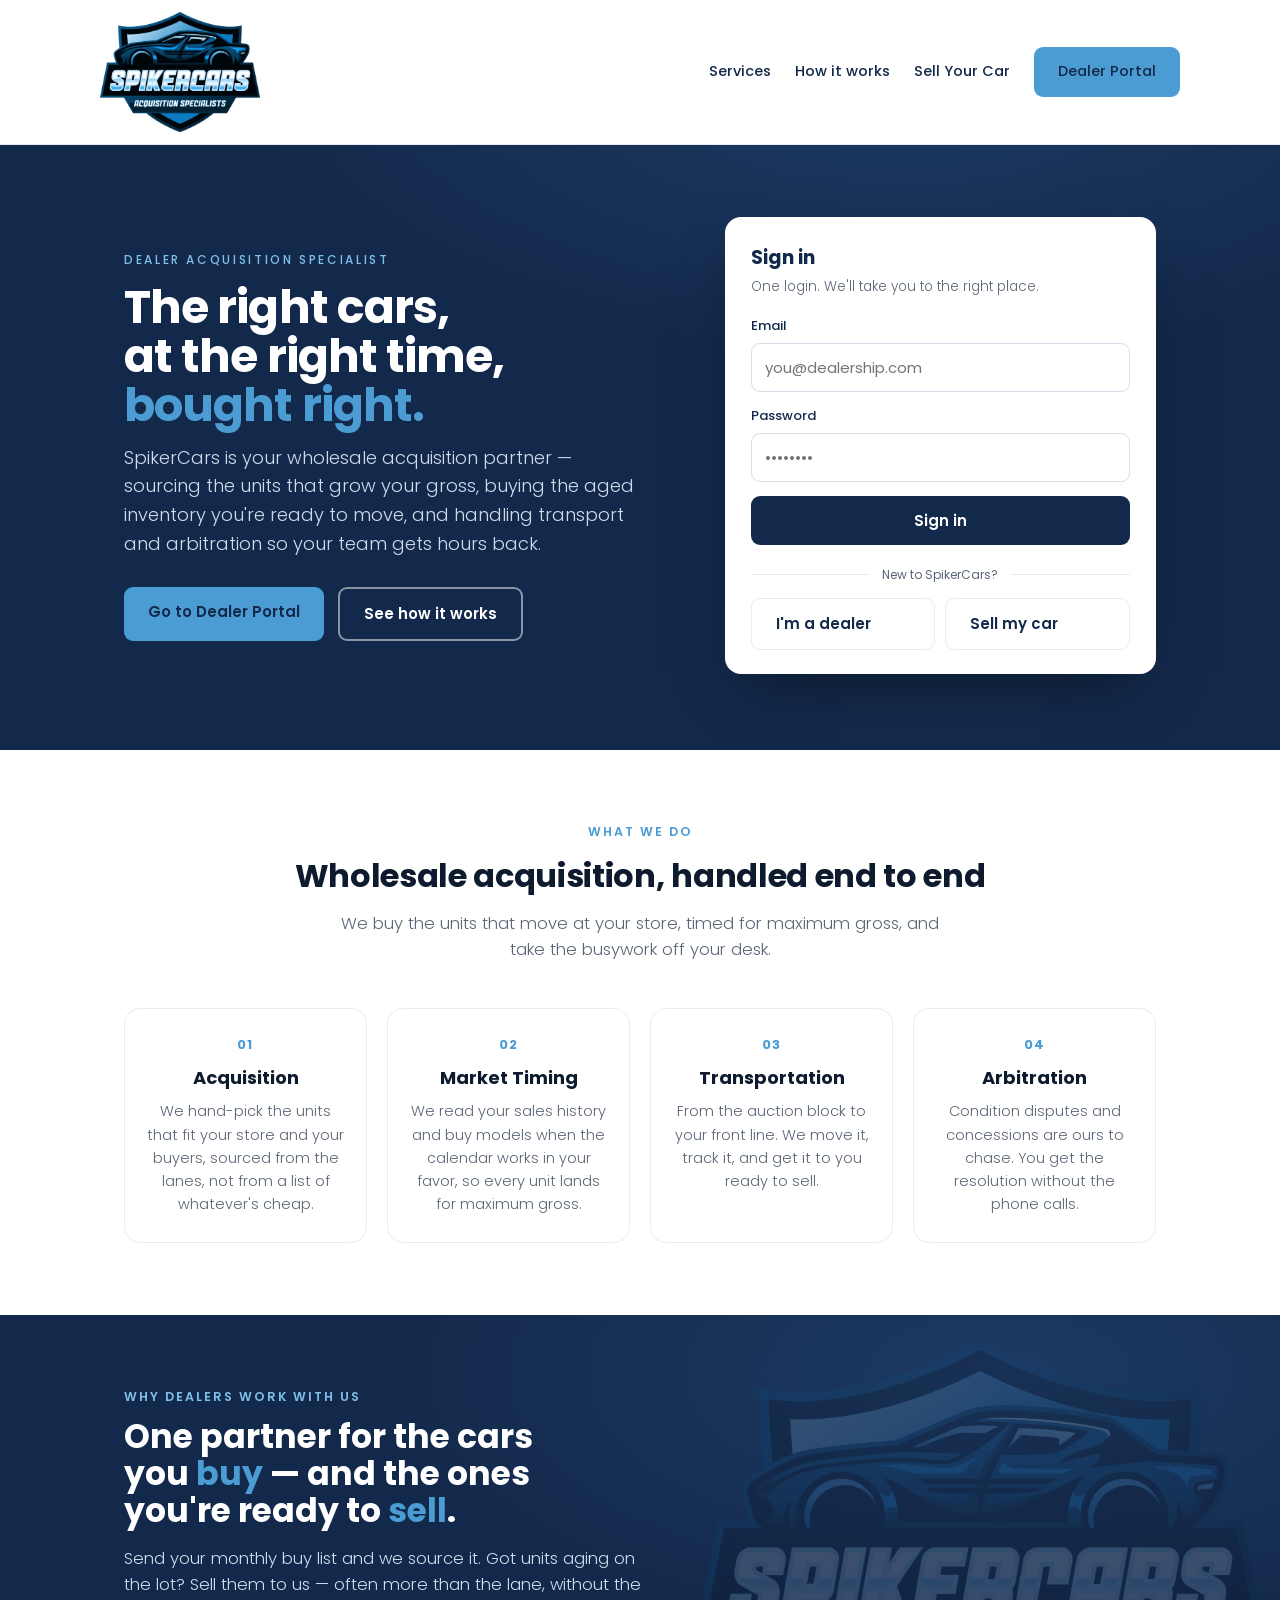
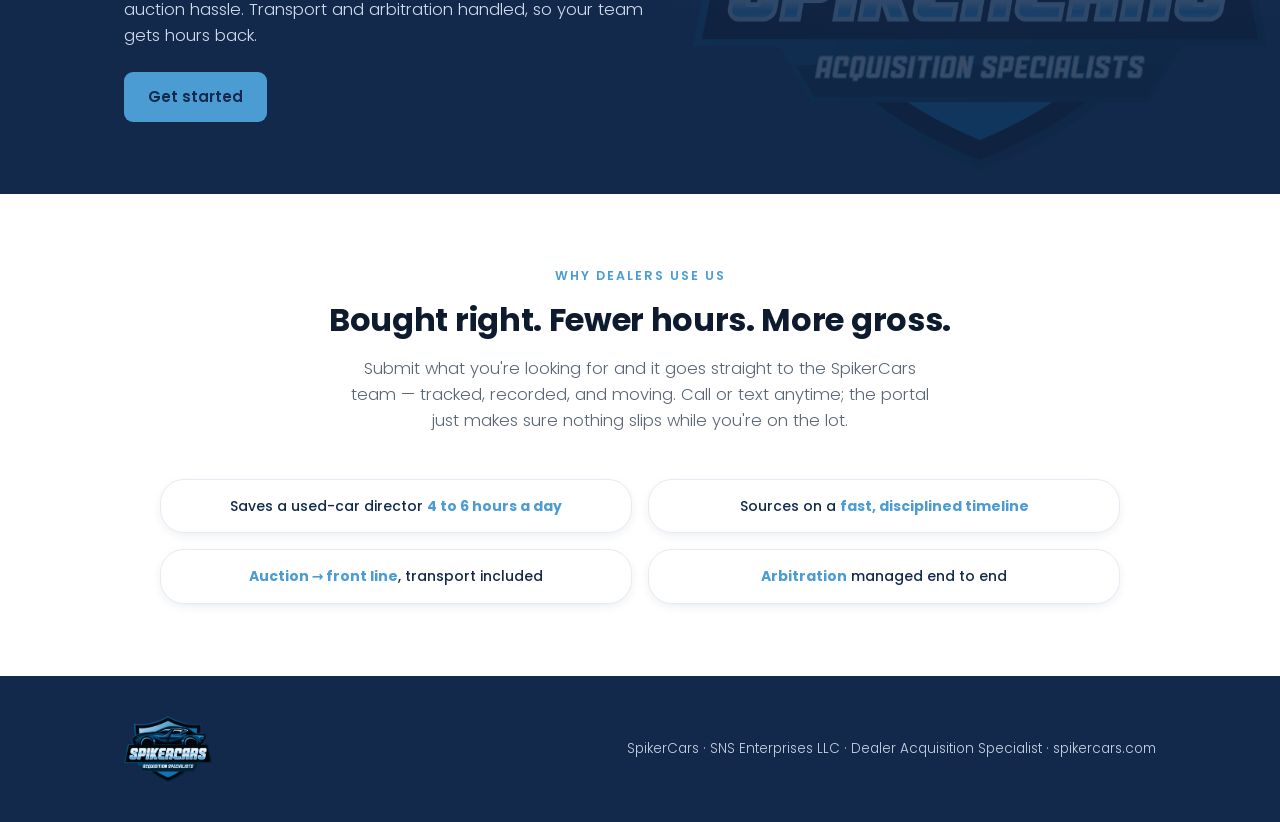
==== commit 5e3bf98f: "Home feature band: large faded logo watermark (90% section height) behind copy" ====
--- a/index.html
+++ b/index.html
@@ -76,14 +76,14 @@
 </section>
 
 <section class="feature">
+  <img class="glow" src="spikercars-logo.png" alt="">
   <div class="wrap">
-    <div>
+    <div class="feat-copy">
       <div class="eyebrow">Why dealers work with us</div>
       <h2 class="text-wrap-balance">One partner for the cars you <span class="c">buy</span> — and the ones you're ready to <span class="c">sell</span>.</h2>
       <p>Send your monthly buy list and we source it. Got units aging on the lot? Sell them to us — often more than the lane, without the auction hassle. Transport and arbitration handled, so your team gets hours back.</p>
       <a class="btn btn-accent" href="dealer.html">Get started</a>
     </div>
-    <div class="feat-img"><img src="spikercars-logo.png" alt="SpikerCars"></div>
   </div>
 </section>
 
--- a/styles.css
+++ b/styles.css
@@ -68,15 +68,15 @@
 @media(max-width:860px){.pillars{grid-template-columns:1fr 1fr}}
 @media(max-width:520px){.pillars{grid-template-columns:1fr}}
 
-/* feature band (navy, home only) */
-.feature{background:var(--navy);color:#fff}
-.feature .wrap{display:grid;grid-template-columns:1.1fr .9fr;gap:48px;align-items:center}
+/* feature band (navy, home only) — large logo watermark in the background */
+.feature{background:radial-gradient(1100px 480px at 78% 12%, #1d3a63 0%, var(--navy) 58%);color:#fff;position:relative;overflow:hidden}
+.feature .glow{position:absolute;height:90%;width:auto;top:5%;right:1%;opacity:.16;pointer-events:none;z-index:0}
+.feature .wrap{position:relative;z-index:1}
+.feat-copy{max-width:560px}
 .feature .eyebrow{color:var(--sky)}
 .feature h2{font-size:33px;line-height:1.12;margin:12px 0 16px;font-weight:700}.feature h2 .c{color:var(--carolina)}
 .feature p{font-size:16.5px;line-height:1.55;color:#cfdcec;font-weight:300;margin:0 0 24px;max-width:520px}
-.feat-img{display:flex;align-items:center;justify-content:center;background:radial-gradient(circle at 55% 45%, #21406e 0%, rgba(33,64,110,0) 68%);border-radius:20px;padding:16px}
-.feat-img img{max-width:100%;height:auto;max-height:230px}
-@media(max-width:820px){.feature .wrap{grid-template-columns:1fr;gap:26px}.feat-img{order:-1}.feat-img img{max-height:170px}}
+@media(max-width:820px){.feature .glow{height:auto;width:135%;top:50%;left:50%;right:auto;transform:translate(-50%,-50%);opacity:.08}.feat-copy{max-width:none}}
 
 /* proof */
 .proof{background:#fff}
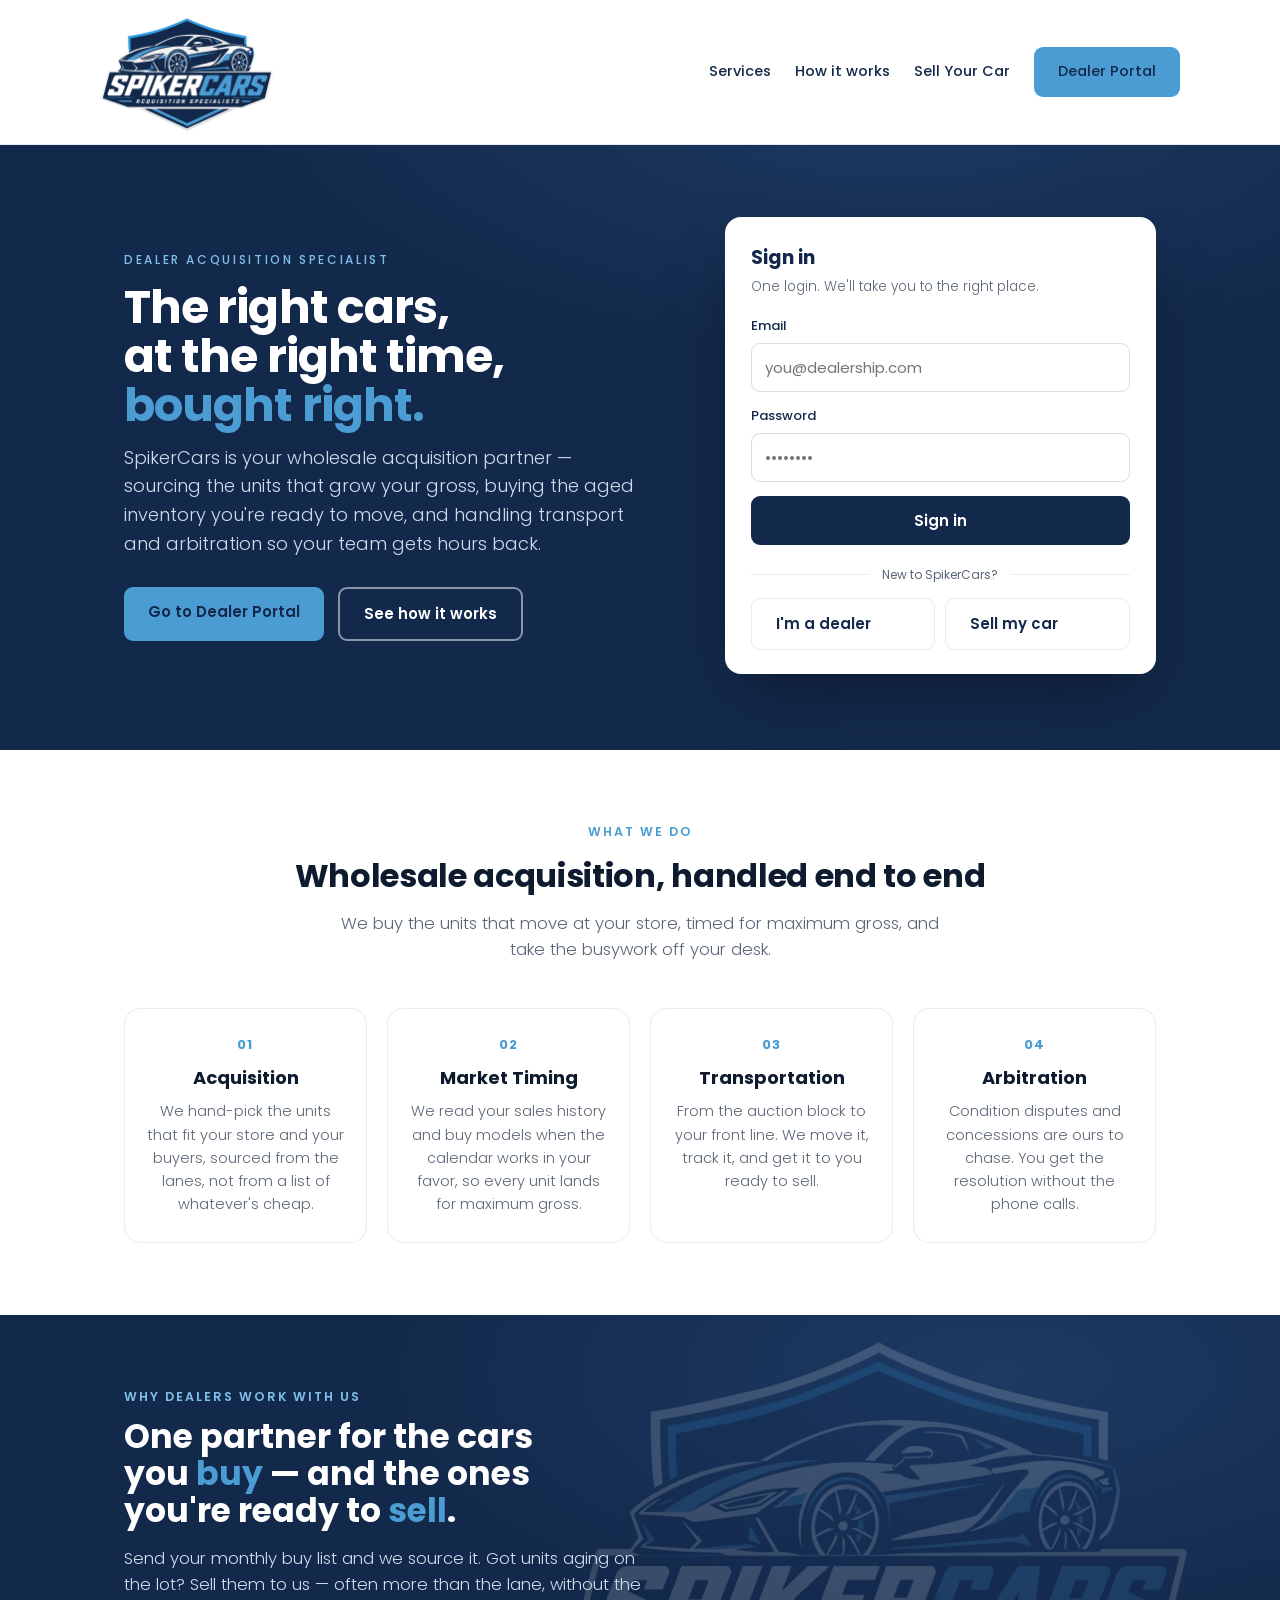
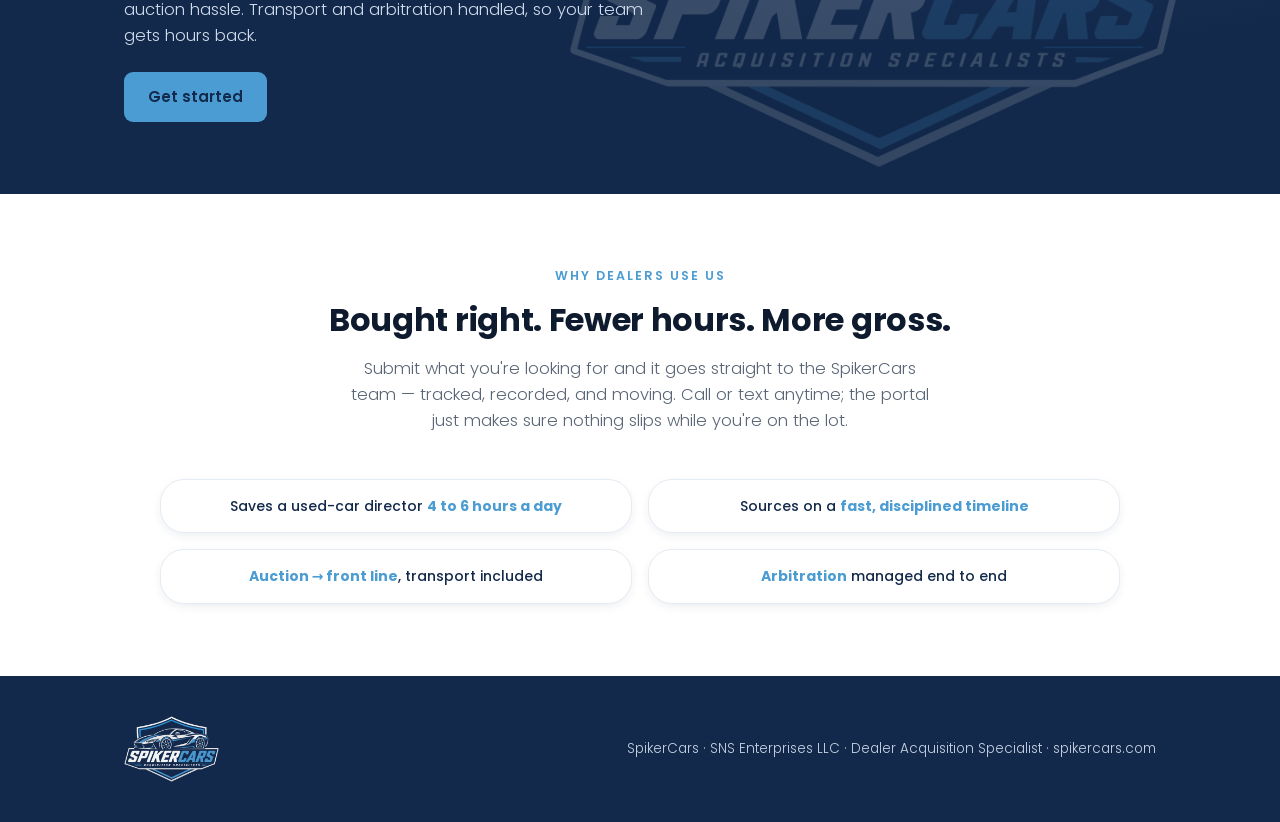
==== commit 1e09a7c5: "New logo across all pages + watermarks; /sell-to-spiker → /sell (radio page now sell.html, gated por" ====
--- a/index.html
+++ b/index.html
@@ -48,7 +48,7 @@
         <div class="divider">New to SpikerCars?</div>
         <div class="newrow">
           <a class="btn btn-outline" href="dealer.html#signup">I'm a dealer</a>
-          <a class="btn btn-outline" href="sell.html#signup">Sell my car</a>
+          <a class="btn btn-outline" href="sell.html">Sell my car</a>
         </div>
       </div>
       <div id="signed-in" class="hidden">
--- a/styles.css
+++ b/styles.css
@@ -70,13 +70,13 @@
 
 /* feature band (navy, home only) — large logo watermark in the background */
 .feature{background:radial-gradient(1100px 480px at 78% 12%, #1d3a63 0%, var(--navy) 58%);color:#fff;position:relative;overflow:hidden}
-.feature .glow{position:absolute;height:90%;width:auto;top:5%;right:1%;opacity:.16;pointer-events:none;z-index:0}
+.feature .glow{position:absolute;height:90%;width:auto;top:5%;right:7%;opacity:.16;pointer-events:none;z-index:0}
 .feature .wrap{position:relative;z-index:1}
 .feat-copy{max-width:560px}
 .feature .eyebrow{color:var(--sky)}
 .feature h2{font-size:33px;line-height:1.12;margin:12px 0 16px;font-weight:700}.feature h2 .c{color:var(--carolina)}
 .feature p{font-size:16.5px;line-height:1.55;color:#cfdcec;font-weight:300;margin:0 0 24px;max-width:520px}
-@media(max-width:820px){.feature .glow{height:auto;width:135%;top:50%;left:50%;right:auto;transform:translate(-50%,-50%);opacity:.08}.feat-copy{max-width:none}}
+@media(max-width:820px){.feature .glow{height:auto;width:135%;top:50%;left:50%;right:auto;transform:translate(-50%,-50%);opacity:.055}.feat-copy{max-width:none}}
 
 /* proof */
 .proof{background:#fff}
@@ -113,7 +113,8 @@
 
 /* portal page */
 .portalpage{background:var(--paper);min-height:calc(100vh - 220px);padding:36px 0 60px}
-.pcard{max-width:920px;margin:0 auto;background:#fff;border:1px solid var(--line);border-radius:20px;box-shadow:0 18px 50px -30px rgba(19,41,75,.4);overflow:hidden}
+.portalpage>.wrap{max-width:1128px}
+.pcard{max-width:100%;margin:0 auto;background:#fff;border:1px solid var(--line);border-radius:20px;box-shadow:0 18px 50px -30px rgba(19,41,75,.4);overflow:hidden}
 .pcard-narrow{max-width:520px}
 .pcard-pad{padding:30px 32px}
 .portal-head{display:flex;align-items:center;justify-content:space-between;padding:22px 32px;border-bottom:1px solid var(--line);flex-wrap:wrap;gap:10px}
@@ -151,8 +152,64 @@
 .typechip{font-weight:600;font-size:11px;letter-spacing:.04em;text-transform:uppercase;padding:3px 9px;border-radius:20px}
 .typechip.buy{background:#e6f0fa;color:#1c5a8f}
 .typechip.sell{background:#eef7ee;color:#2c7a3f}
+.typechip.consumer{background:#f3ecfb;color:#6b3fa0}
 .empty{text-align:center;color:var(--muted);font-weight:300;padding:26px}
 .spin{display:inline-block;width:16px;height:16px;border:2px solid rgba(255,255,255,.4);border-top-color:#fff;border-radius:50%;animation:sp .7s linear infinite;vertical-align:-3px;margin-right:6px}
 @keyframes sp{to{transform:rotate(360deg)}}
 .hint{background:#F5F9FC;border:1px dashed var(--line);border-radius:10px;padding:10px 14px;color:var(--muted);font-size:12.5px;margin-top:16px}
 .text-wrap-balance{text-wrap:balance}
+/* password show/hide toggle */
+.pw-wrap{position:relative;display:block}
+.pw-wrap input{padding-right:44px}
+.pw-toggle{position:absolute;top:50%;right:6px;transform:translateY(-50%);background:none;border:none;cursor:pointer;color:var(--muted);padding:6px;display:flex;align-items:center;justify-content:center;border-radius:6px}
+.pw-toggle:hover{color:var(--navy)}
+.pw-toggle:focus-visible{outline:2px solid var(--carolina);outline-offset:0}
+.pw-toggle svg{width:20px;height:20px;display:block}
+
+/* modal */
+.modal-ov{position:fixed;inset:0;background:rgba(14,27,46,.5);display:flex;align-items:center;justify-content:center;padding:20px;z-index:100}
+.modal-card{background:#fff;border-radius:16px;max-width:520px;width:100%;max-height:90vh;overflow:auto;box-shadow:0 30px 70px -30px rgba(0,0,0,.6)}
+.modal-head{background:var(--navy);color:#fff;padding:20px 24px}
+.modal-head .k{font-size:11px;letter-spacing:2px;text-transform:uppercase;color:var(--sky);font-weight:600}
+.modal-head h3{margin:6px 0 0;font-size:20px;font-weight:700;color:#fff}
+.modal-body{padding:8px 24px 4px}
+.drow{display:flex;justify-content:space-between;gap:16px;padding:11px 0;border-bottom:1px solid var(--line);font-size:14px}
+.drow:last-child{border-bottom:none}
+.drow .l{color:var(--muted);font-weight:500;white-space:nowrap}
+.drow .v{color:var(--navy);font-weight:600;text-align:right}
+.modal-foot{display:flex;justify-content:space-between;gap:12px;padding:16px 24px 22px;flex-wrap:wrap}
+.modal-foot.one{justify-content:flex-end}
+.modal-foot .btn{min-width:120px}
+.confirm-card{text-align:center;padding:26px 24px 22px}
+.confirm-card h3{margin:0 0 6px;font-size:17px;color:var(--navy)}
+.confirm-card p{margin:0 0 18px;font-size:13.5px;color:var(--muted);font-weight:300;line-height:1.5}
+.confirm-row{display:flex;gap:10px}.confirm-row .btn{flex:1;min-width:0}
+.btn-danger{background:#fff;color:var(--err);border:1.5px solid #e6c4bf}
+.btn-danger:hover{background:#fbece9}
+
+/* clickable rows + submitter + withdrawn */
+tr.clickable{cursor:pointer}
+tr.clickable:hover{background:var(--paper)}
+.veh-item.clickable{cursor:pointer}
+.veh-item.clickable:hover{border-color:var(--carolina)}
+.who-name{font-weight:600;color:var(--navy);font-size:13.5px}
+.who-sub{font-weight:400;color:var(--muted);font-size:12px}
+.status.withdrawn{background:#ececec;color:#777}
+.rowhint{display:flex;align-items:center;gap:8px;font-size:12.5px;color:var(--muted);background:#F5F9FC;border:1px dashed var(--line);border-radius:9px;padding:8px 12px;margin:0 0 14px}
+.rowhint .chev{color:var(--carolina);font-weight:700}
+
+/* segmented toggle + quick list */
+.seg{display:inline-flex;background:var(--paper);border:1px solid var(--line);border-radius:10px;padding:3px;margin-bottom:14px}
+.seg button{border:none;background:none;font-family:inherit;font-weight:600;font-size:13.5px;color:var(--muted);padding:8px 18px;border-radius:8px;cursor:pointer}
+.seg button.on{background:#fff;color:var(--navy);box-shadow:0 2px 6px -3px rgba(19,41,75,.4)}
+table.ql{width:100%;border-collapse:collapse}
+table.ql th{text-align:left;font-size:11px;text-transform:uppercase;letter-spacing:.4px;color:var(--muted);font-weight:600;padding:6px 6px}
+table.ql td{padding:4px 6px;vertical-align:middle}
+table.ql input{width:100%;font-family:inherit;font-size:14px;padding:9px 10px;border:1px solid #d5dee8;border-radius:8px;color:var(--ink);background:#fff}
+table.ql input:focus{outline:2px solid var(--carolina);border-color:var(--carolina)}
+.ql-rm{border:none;background:none;color:var(--muted);font-size:18px;cursor:pointer;line-height:1;padding:0 4px}
+.ql-rm:hover{color:var(--err)}
+.ql-add{margin-top:8px;background:#fff;color:var(--navy);border:1.5px solid var(--line);border-radius:9px;font-family:inherit;font-weight:600;font-size:13.5px;padding:9px 16px;cursor:pointer}
+.ql-add:hover{border-color:var(--carolina);color:var(--carolina)}
+.paste{width:100%;border:1px dashed var(--line);background:#F5F9FC;border-radius:9px;padding:11px 12px;font-family:inherit;font-size:13.5px;color:var(--ink);margin-top:12px;resize:vertical}
+@media(max-width:560px){.ql-yr,.ql-hidesm{display:none}}
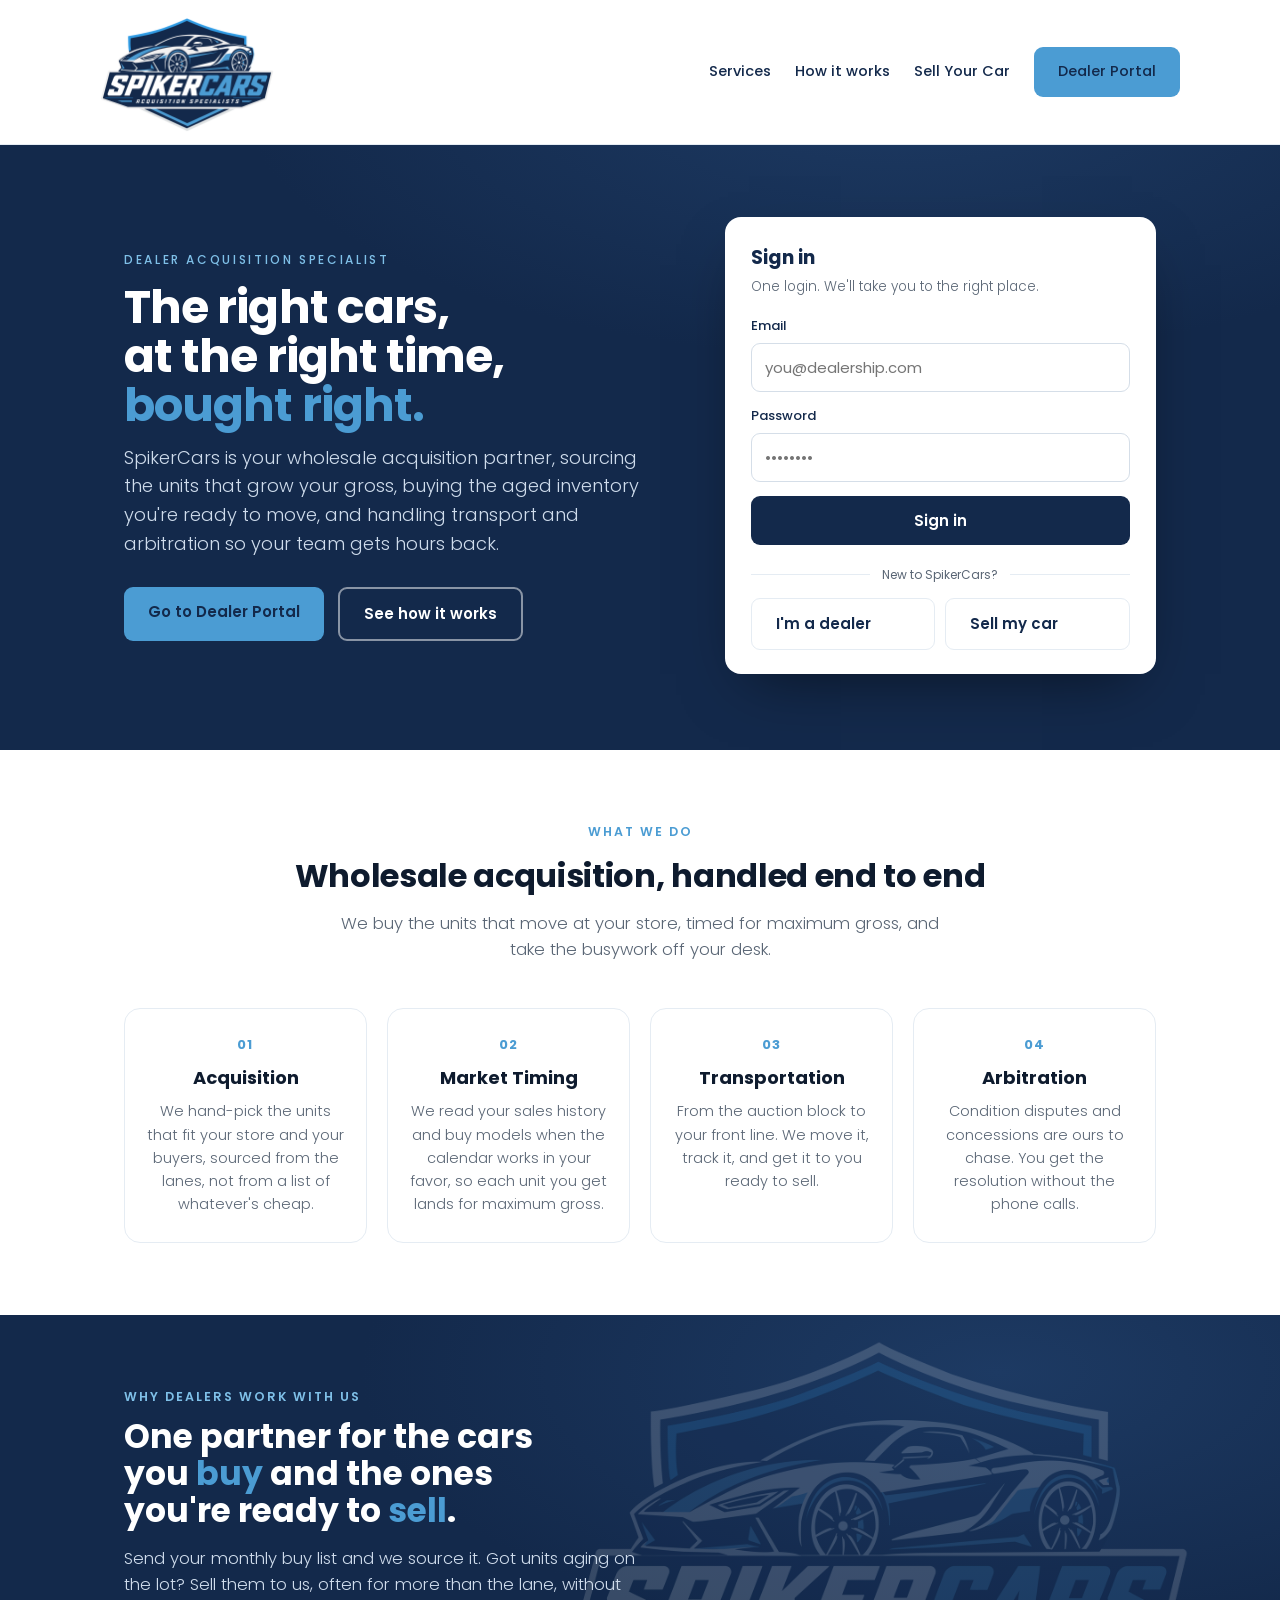
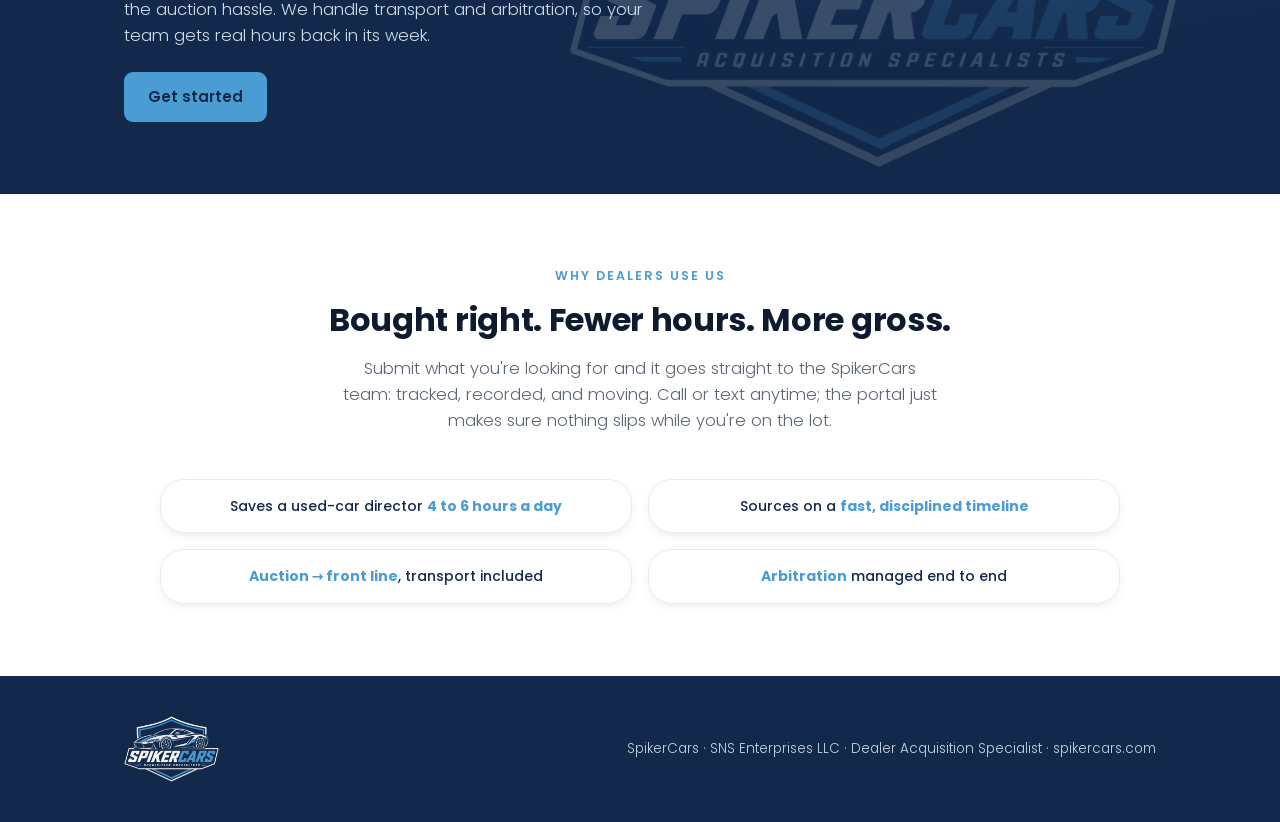
==== commit bd49ca23: "Remove em dashes site-wide (home, dealer portal, sell-my-car); rebalance home copy Co-Authored-By: C" ====
--- a/index.html
+++ b/index.html
@@ -5,6 +5,15 @@
 <meta name="viewport" content="width=device-width, initial-scale=1">
 <title>SpikerCars | Dealer Acquisition Specialist</title>
 <meta name="description" content="SpikerCars is a wholesale vehicle acquisition specialist for car dealerships. The right cars, at the right time, bought right.">
+<link rel="canonical" href="https://spikercars.com/">
+<meta property="og:type" content="website">
+<meta property="og:site_name" content="SpikerCars">
+<meta property="og:title" content="SpikerCars | Dealer Acquisition Specialist">
+<meta property="og:description" content="SpikerCars is a wholesale vehicle acquisition specialist for car dealerships. The right cars, at the right time, bought right.">
+<meta property="og:url" content="https://spikercars.com/">
+<meta property="og:image" content="https://spikercars.com/spikercars-logo.png">
+<meta name="twitter:card" content="summary">
+<script type="application/ld+json">[{"@context": "https://schema.org", "@type": "Organization", "name": "SpikerCars", "alternateName": ["Spiker Cars", "SNS Enterprises LLC"], "legalName": "SNS Enterprises LLC", "url": "https://spikercars.com/", "logo": "https://spikercars.com/spikercars-logo.png", "slogan": "Dealer Acquisition Specialist", "description": "SpikerCars is a wholesale vehicle acquisition partner for car dealerships. We buy the right inventory at the right time to maximize your gross, and manage transport and arbitration end to end.", "email": "spiker@spikercars.com"}, {"@context": "https://schema.org", "@type": "WebSite", "name": "SpikerCars", "alternateName": "Spiker Cars", "url": "https://spikercars.com/"}]</script>
 <link rel="icon" href="spikercars-logo.png">
 <link rel="preconnect" href="https://fonts.googleapis.com">
 <link rel="preconnect" href="https://fonts.gstatic.com" crossorigin>
@@ -18,7 +27,7 @@
   <nav class="nav-links">
     <a href="#services">Services</a>
     <a href="#how">How it works</a>
-    <a href="sell.html">Sell Your Car</a>
+    <a href="sell-my-car.html">Sell Your Car</a>
     <a class="cta btn btn-accent" href="dealer.html">Dealer Portal</a>
   </nav>
 </div></header>
@@ -28,7 +37,7 @@
     <div>
       <div class="badge">Dealer Acquisition Specialist</div>
       <h1 class="text-wrap-balance">The right cars, at the right time, <span class="c">bought right.</span></h1>
-      <p class="lead">SpikerCars is your wholesale acquisition partner — sourcing the units that grow your gross, buying the aged inventory you're ready to move, and handling transport and arbitration so your team gets hours back.</p>
+      <p class="lead">SpikerCars is your wholesale acquisition partner, sourcing the units that grow your gross, buying the aged inventory you're ready to move, and handling transport and arbitration so your team gets hours back.</p>
       <div class="cta-row">
         <a class="btn btn-accent" href="dealer.html">Go to Dealer Portal</a>
         <a class="btn btn-ghost" href="#how">See how it works</a>
@@ -48,7 +57,7 @@
         <div class="divider">New to SpikerCars?</div>
         <div class="newrow">
           <a class="btn btn-outline" href="dealer.html#signup">I'm a dealer</a>
-          <a class="btn btn-outline" href="sell.html">Sell my car</a>
+          <a class="btn btn-outline" href="sell-my-car.html">Sell my car</a>
         </div>
       </div>
       <div id="signed-in" class="hidden">
@@ -68,7 +77,7 @@
     <p class="sec-sub">We buy the units that move at your store, timed for maximum gross, and take the busywork off your desk.</p>
     <div class="pillars">
       <div class="pillar"><div class="pn">01</div><h3>Acquisition</h3><p>We hand-pick the units that fit your store and your buyers, sourced from the lanes, not from a list of whatever's cheap.</p></div>
-      <div class="pillar"><div class="pn">02</div><h3>Market Timing</h3><p>We read your sales history and buy models when the calendar works in your favor, so every unit lands for maximum gross.</p></div>
+      <div class="pillar"><div class="pn">02</div><h3>Market Timing</h3><p>We read your sales history and buy models when the calendar works in your favor, so each unit you get lands for maximum gross.</p></div>
       <div class="pillar"><div class="pn">03</div><h3>Transportation</h3><p>From the auction block to your front line. We move it, track it, and get it to you ready to sell.</p></div>
       <div class="pillar"><div class="pn">04</div><h3>Arbitration</h3><p>Condition disputes and concessions are ours to chase. You get the resolution without the phone calls.</p></div>
     </div>
@@ -80,8 +89,8 @@
   <div class="wrap">
     <div class="feat-copy">
       <div class="eyebrow">Why dealers work with us</div>
-      <h2 class="text-wrap-balance">One partner for the cars you <span class="c">buy</span> — and the ones you're ready to <span class="c">sell</span>.</h2>
-      <p>Send your monthly buy list and we source it. Got units aging on the lot? Sell them to us — often more than the lane, without the auction hassle. Transport and arbitration handled, so your team gets hours back.</p>
+      <h2 class="text-wrap-balance">One partner for the cars you <span class="c">buy</span> and the ones you're ready to <span class="c">sell</span>.</h2>
+      <p>Send your monthly buy list and we source it. Got units aging on the lot? Sell them to us, often for more than the lane, without the auction hassle. We handle transport and arbitration, so your team gets real hours back in its week.</p>
       <a class="btn btn-accent" href="dealer.html">Get started</a>
     </div>
   </div>
@@ -91,7 +100,7 @@
   <div class="wrap">
     <div class="eyebrow">Why dealers use us</div>
     <h2 class="sec">Bought right. Fewer hours. More gross.</h2>
-    <p class="sec-sub">Submit what you're looking for and it goes straight to the SpikerCars team — tracked, recorded, and moving. Call or text anytime; the portal just makes sure nothing slips while you're on the lot.</p>
+    <p class="sec-sub">Submit what you're looking for and it goes straight to the SpikerCars team: tracked, recorded, and moving. Call or text anytime; the portal just makes sure nothing slips while you're on the lot.</p>
     <div class="row">
       <span class="chip">Saves a used-car director <b>4 to 6 hours a day</b></span>
       <span class="chip">Sources on a <b>fast, disciplined timeline</b></span>
--- a/styles.css
+++ b/styles.css
@@ -68,7 +68,7 @@
 @media(max-width:860px){.pillars{grid-template-columns:1fr 1fr}}
 @media(max-width:520px){.pillars{grid-template-columns:1fr}}
 
-/* feature band (navy, home only) — large logo watermark in the background */
+/* feature band (navy, home only): large logo watermark in the background */
 .feature{background:radial-gradient(1100px 480px at 78% 12%, #1d3a63 0%, var(--navy) 58%);color:#fff;position:relative;overflow:hidden}
 .feature .glow{position:absolute;height:90%;width:auto;top:5%;right:7%;opacity:.16;pointer-events:none;z-index:0}
 .feature .wrap{position:relative;z-index:1}
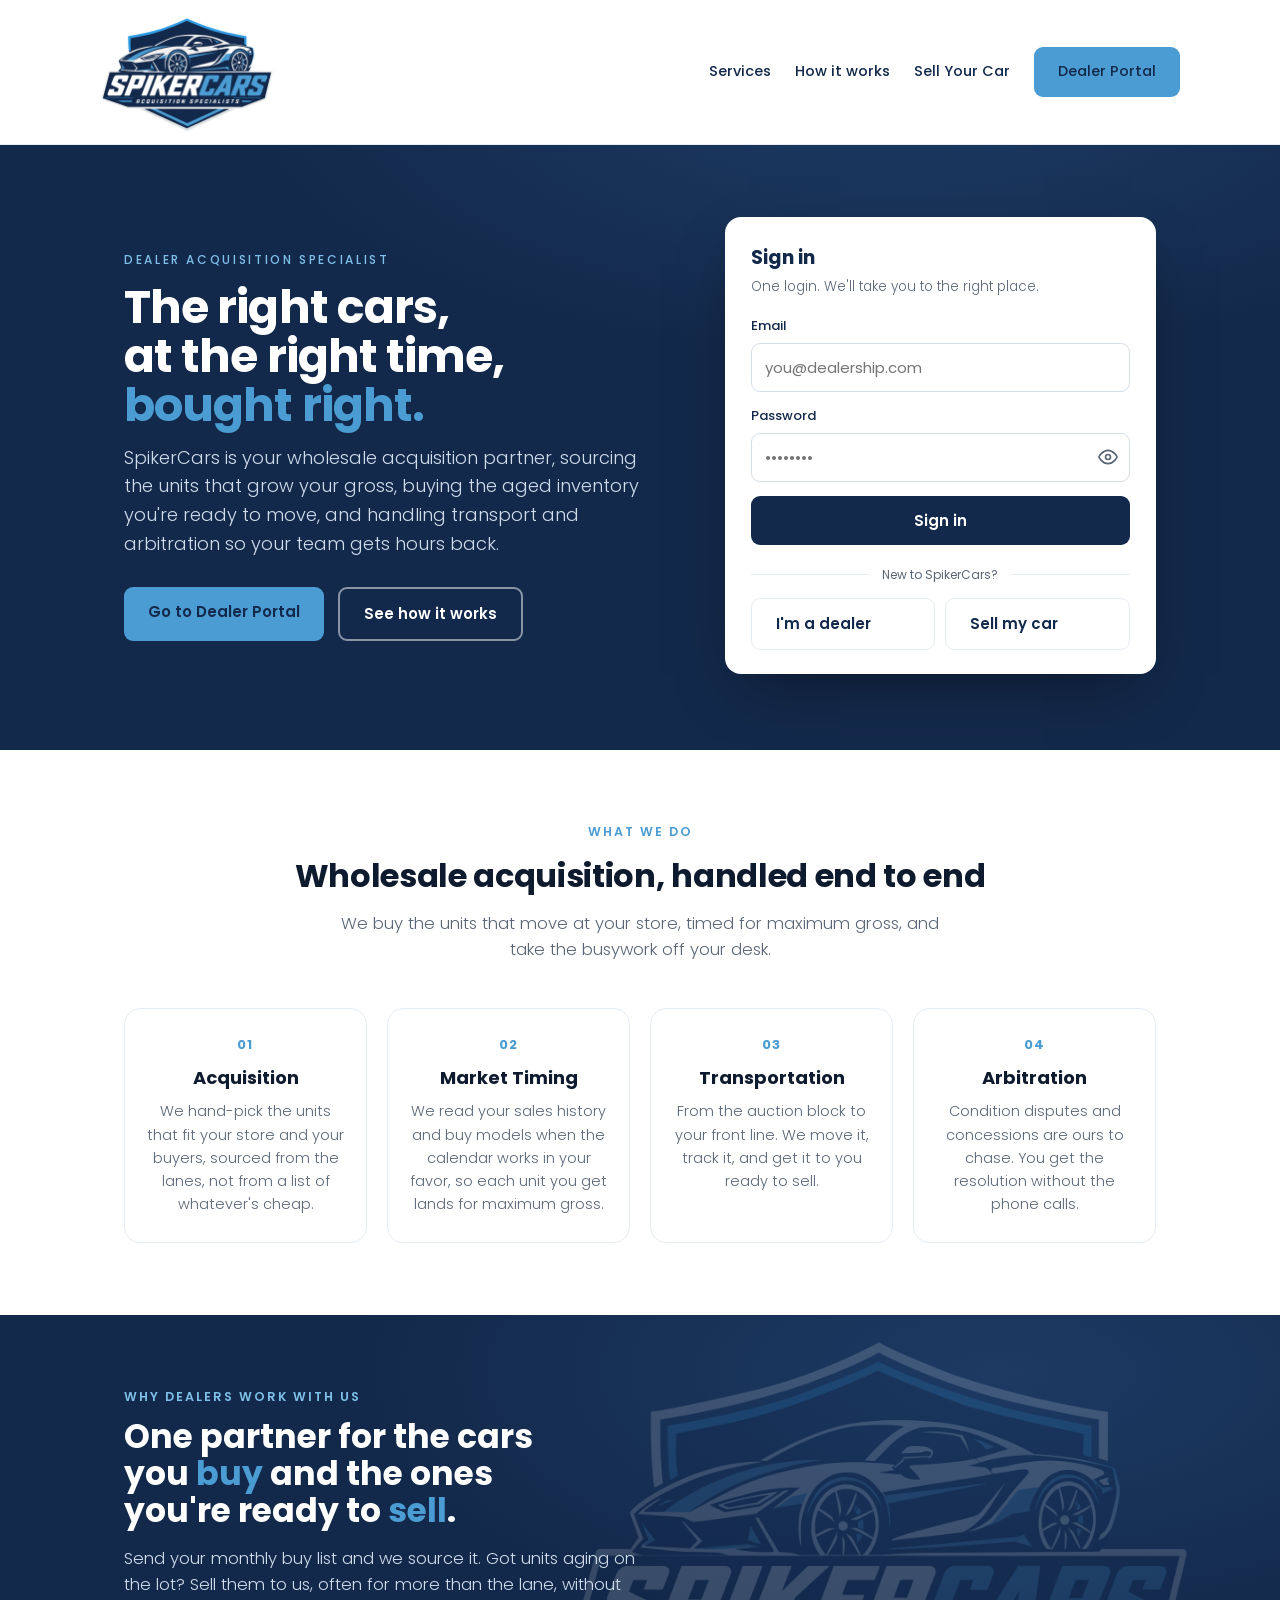
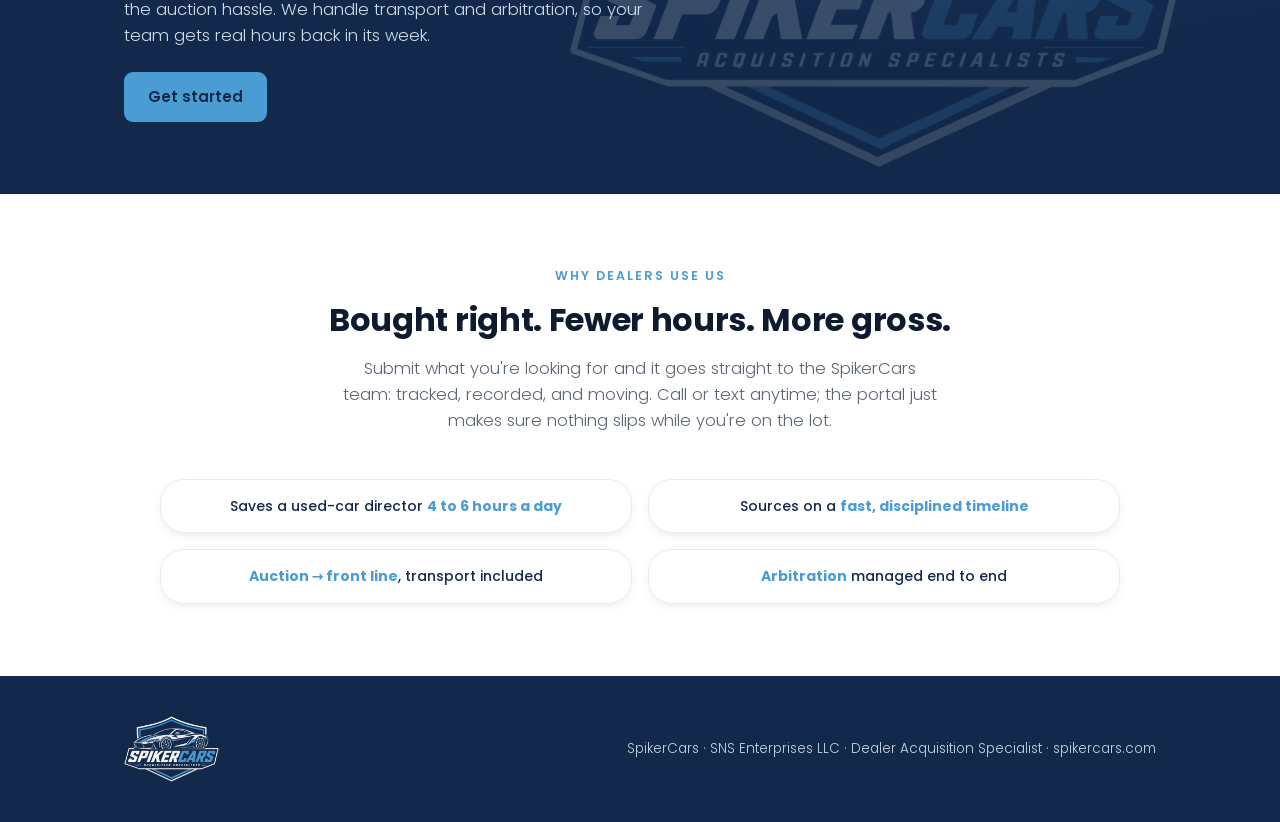
==== commit 1af49df0: "Send signed-in users straight to their dashboard from the home page Portal Home links use index.html" ====
--- a/index.html
+++ b/index.html
@@ -136,11 +136,13 @@
   if (!session) return;
   const user = await getUser();
   const prof = await loadProfile(user);
+  const home = roleHome(prof.role);
+  // Signed-in users go straight to their dashboard. Portal "Home" links add ?home to view this page.
+  if (!new URLSearchParams(location.search).has('home')) { location.replace(home); return; }
   $('signed-out').classList.add('hidden');
   $('signed-in').classList.remove('hidden');
   $('si-hello').textContent = 'Welcome back' + (prof.first_name ? ', ' + prof.first_name : '');
   $('si-hello-sub').textContent = (prof.dealership ? prof.dealership + ' · ' : '') + (prof.email || user.email);
-  const home = roleHome(prof.role);
   $('go-portal').href = home;
   $('go-portal').textContent = prof.role === 'consumer' ? 'Go to my seller portal' : 'Go to my dealer portal';
 })();
